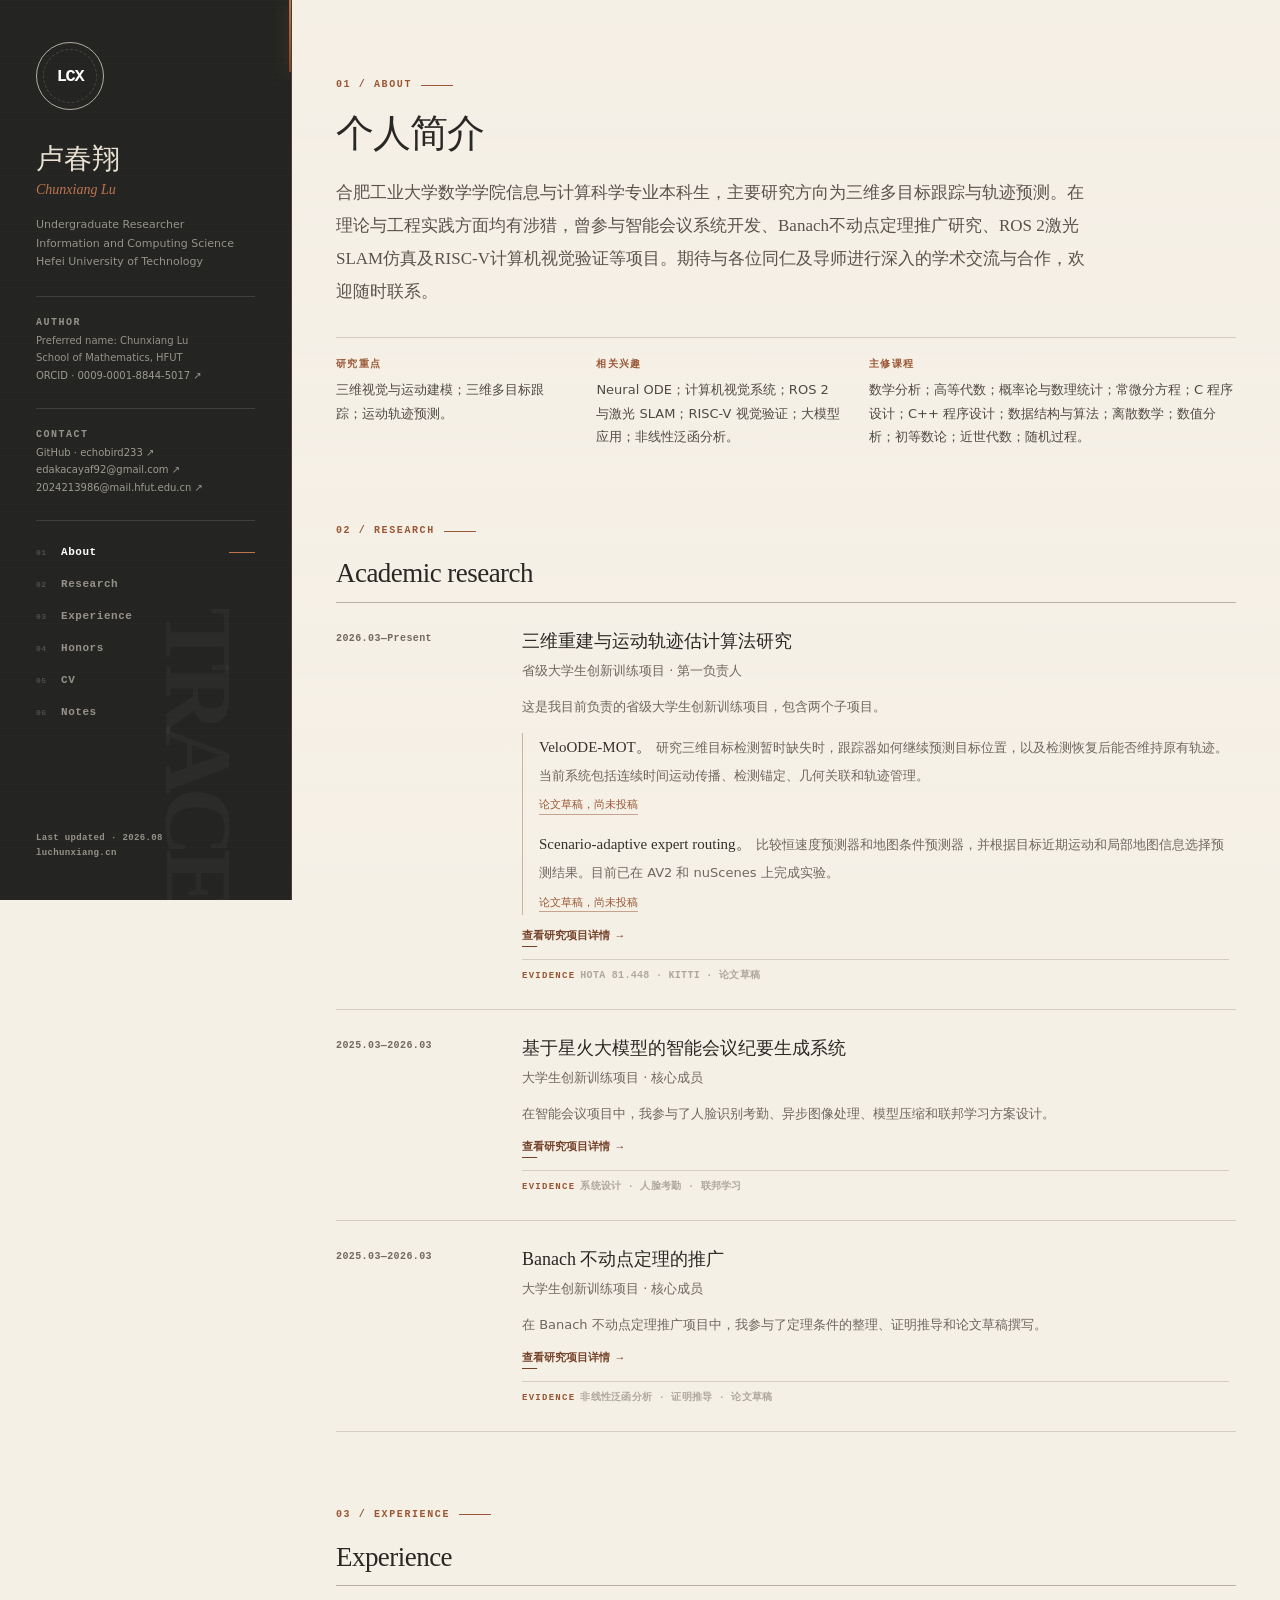
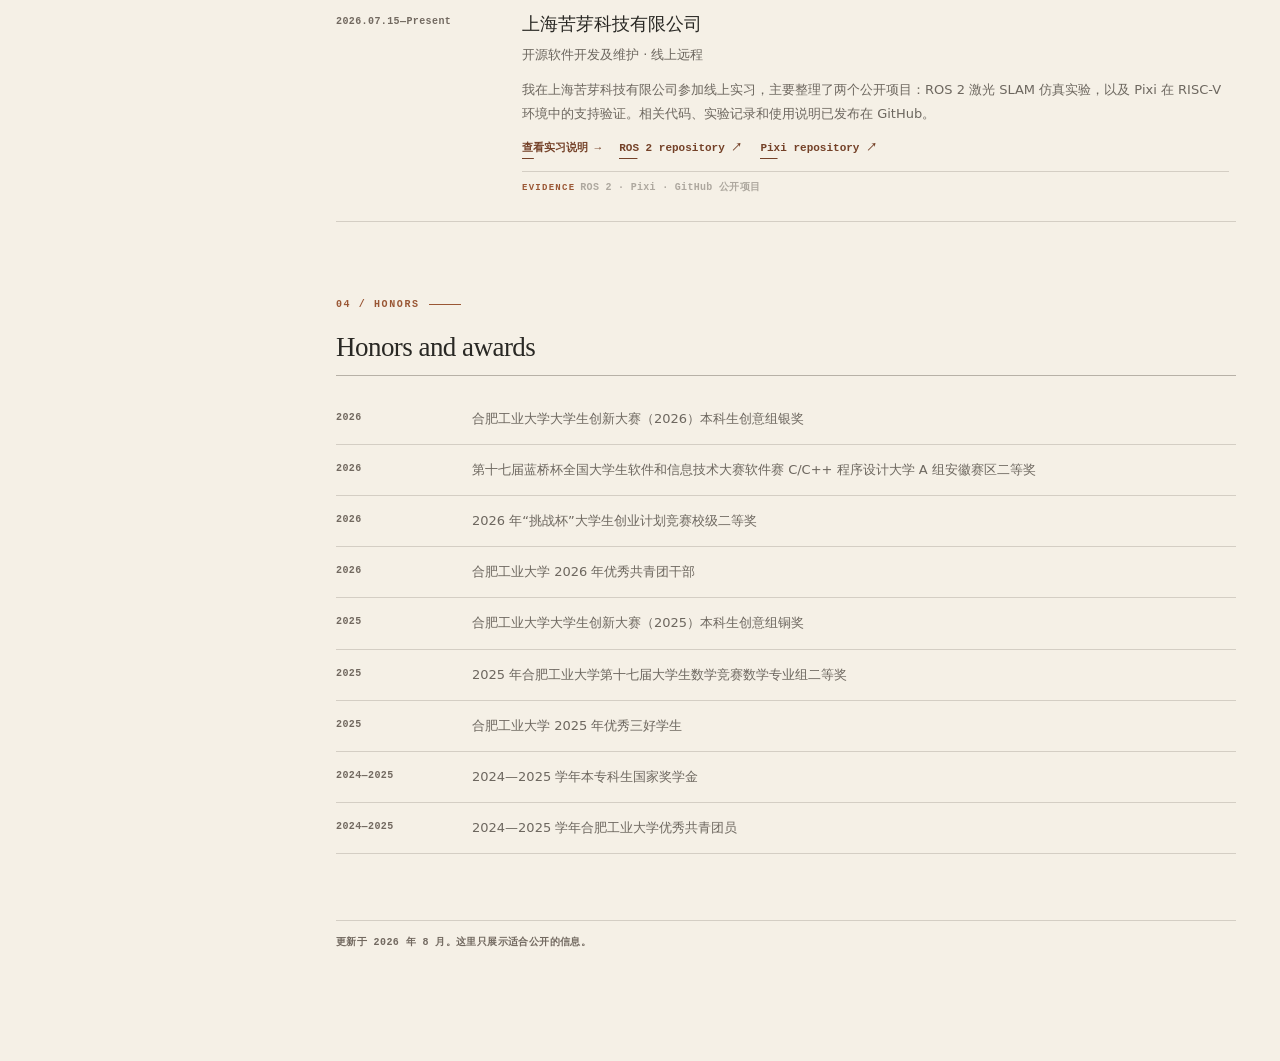
==== index.html @ b7f9b74c "Add motion-inspired dossier cues" ====
<!doctype html>
<html lang="zh-CN">
  <head>
    <meta charset="utf-8">
    <meta name="viewport" content="width=device-width, initial-scale=1">
    <title>卢春翔 Chunxiang Lu｜个人主页</title>
    <meta name="description" content="卢春翔（Chunxiang Lu）的个人主页：合肥工业大学信息与计算科学本科生，记录三维视觉、三维多目标跟踪、轨迹预测、学术研究与实习项目。">
    <link rel="canonical" href="https://luchunxiang.cn/">
    <meta property="og:type" content="profile">
    <meta property="og:title" content="卢春翔 Chunxiang Lu｜个人主页">
    <meta property="og:description" content="三维视觉、多目标跟踪、轨迹预测以及公开项目记录。">
    <meta property="og:url" content="https://luchunxiang.cn/">
    <meta property="og:site_name" content="卢春翔的个人主页">
    <link rel="icon" href="/assets/favicon.svg" type="image/svg+xml">
    <link rel="stylesheet" href="/styles.css">
    <script type="application/ld+json">
      {
        "@context": "https://schema.org",
        "@type": "Person",
        "name": "卢春翔",
        "alternateName": "Chunxiang Lu",
        "url": "https://luchunxiang.cn/",
        "affiliation": {
          "@type": "CollegeOrUniversity",
          "name": "Hefei University of Technology"
        },
        "sameAs": [
          "https://github.com/echobird233",
          "https://orcid.org/0009-0001-8844-5017"
        ]
      }
    </script>
  </head>
  <body>
    <a class="skip-link" href="#main-content">跳到主要内容</a>
    <div class="site-shell">
      <aside class="profile-rail" aria-label="个人身份与导航">
        <div class="profile-top">
          <a class="monogram" href="/" aria-label="返回首页">LCX</a>
          <div>
            <p class="profile-name">卢春翔</p>
            <p class="profile-name-en">Chunxiang Lu</p>
          </div>
          <button class="mobile-menu-button" type="button" aria-expanded="false" aria-controls="profile-nav">MENU</button>
          <p class="profile-role">Undergraduate Researcher<br>Information and Computing Science<br>Hefei University of Technology</p>
        </div>

        <div class="profile-desktop-details">
          <div class="profile-block">
            <p class="profile-label">Author</p>
            <p>Preferred name: Chunxiang Lu</p>
            <p>School of Mathematics, HFUT</p>
            <a href="https://orcid.org/0009-0001-8844-5017" target="_blank" rel="noopener noreferrer">ORCID · 0009-0001-8844-5017 ↗</a>
          </div>
          <div class="profile-block">
            <p class="profile-label">Contact</p>
            <a href="https://github.com/echobird233" target="_blank" rel="noopener noreferrer">GitHub · echobird233 ↗</a>
            <a href="mailto:edakacayaf92@gmail.com">edakacayaf92@gmail.com ↗</a>
            <a href="mailto:2024213986@mail.hfut.edu.cn">2024213986@mail.hfut.edu.cn ↗</a>
          </div>
        </div>

        <details class="profile-mobile-details">
          <summary>Author &amp; contact information</summary>
          <div class="profile-block">
            <p>Preferred name: Chunxiang Lu</p>
            <p>School of Mathematics, HFUT</p>
            <a href="https://orcid.org/0009-0001-8844-5017" target="_blank" rel="noopener noreferrer">ORCID ↗</a>
            <a href="https://github.com/echobird233" target="_blank" rel="noopener noreferrer">GitHub ↗</a>
            <a href="mailto:edakacayaf92@gmail.com">Primary email ↗</a>
            <a href="mailto:2024213986@mail.hfut.edu.cn">HFUT email ↗</a>
          </div>
        </details>

        <nav id="profile-nav" class="profile-nav" aria-label="主导航">
          <a href="/#about" aria-current="page">About</a>
          <a href="/#research">Research</a>
          <a href="/#experience">Experience</a>
          <a href="/#honors">Honors</a>
          <a href="/resume.html">CV</a>
          <a href="/articles/">Notes</a>
        </nav>
        <p class="profile-foot">Last updated · 2026.08<br>luchunxiang.cn</p>
      </aside>

      <main id="main-content" class="document">
        <section id="about" class="document-section">
          <p class="section-kicker">01 / About</p>
          <h1>个人简介</h1>
          <p class="lead">合肥工业大学数学学院信息与计算科学专业本科生，主要研究方向为三维多目标跟踪与轨迹预测。在理论与工程实践方面均有涉猎，曾参与智能会议系统开发、Banach不动点定理推广研究、ROS 2激光SLAM仿真及RISC-V计算机视觉验证等项目。期待与各位同仁及导师进行深入的学术交流与合作，欢迎随时联系。</p>
          <div class="research-lines">
            <p><strong>研究重点</strong>三维视觉与运动建模；三维多目标跟踪；运动轨迹预测。</p>
            <p><strong>相关兴趣</strong>Neural ODE；计算机视觉系统；ROS 2 与激光 SLAM；RISC-V 视觉验证；大模型应用；非线性泛函分析。</p>
            <p><strong>主修课程</strong>数学分析；高等代数；概率论与数理统计；常微分方程；C 程序设计；C++ 程序设计；数据结构与算法；离散数学；数值分析；初等数论；近世代数；随机过程。</p>
          </div>
        </section>

        <section id="research" class="document-section">
          <p class="section-kicker">02 / Research</p>
          <h2>Academic research</h2>
          <article class="dated-entry">
            <time class="entry-date" datetime="2026-03">2026.03—Present</time>
            <div class="entry-content">
              <h3>三维重建与运动轨迹估计算法研究</h3>
              <p class="entry-role">省级大学生创新训练项目 · 第一负责人</p>
              <p>这是我目前负责的省级大学生创新训练项目，包含两个子项目。</p>
              <div class="nested-entries">
                <div class="nested-entry">
                  <strong>VeloODE-MOT。</strong>
                  <p>研究三维目标检测暂时缺失时，跟踪器如何继续预测目标位置，以及检测恢复后能否维持原有轨迹。当前系统包括连续时间运动传播、检测锚定、几何关联和轨迹管理。</p><br>
                  <span class="status-note">论文草稿，尚未投稿</span>
                </div>
                <div class="nested-entry">
                  <strong>Scenario-adaptive expert routing。</strong>
                  <p>比较恒速度预测器和地图条件预测器，并根据目标近期运动和局部地图信息选择预测结果。目前已在 AV2 和 nuScenes 上完成实验。</p><br>
                  <span class="status-note">论文草稿，尚未投稿</span>
                </div>
              </div>
              <div class="inline-links"><a href="/projects/academic-research.html">查看研究项目详情 →</a></div>
              <div class="entry-evidence"><span class="entry-evidence-label">EVIDENCE</span><span class="entry-evidence-value">HOTA 81.448 · KITTI · 论文草稿</span></div>
            </div>
          </article>

          <article class="dated-entry">
            <time class="entry-date">2025.03—2026.03</time>
            <div class="entry-content">
              <h3>基于星火大模型的智能会议纪要生成系统</h3>
              <p class="entry-role">大学生创新训练项目 · 核心成员</p>
              <p>在智能会议项目中，我参与了人脸识别考勤、异步图像处理、模型压缩和联邦学习方案设计。</p>
              <div class="inline-links"><a href="/projects/academic-research.html#meeting-system">查看研究项目详情 →</a></div>
              <div class="entry-evidence"><span class="entry-evidence-label">EVIDENCE</span><span class="entry-evidence-value">系统设计 · 人脸考勤 · 联邦学习</span></div>
            </div>
          </article>

          <article class="dated-entry">
            <time class="entry-date">2025.03—2026.03</time>
            <div class="entry-content">
              <h3>Banach 不动点定理的推广</h3>
              <p class="entry-role">大学生创新训练项目 · 核心成员</p>
              <p>在 Banach 不动点定理推广项目中，我参与了定理条件的整理、证明推导和论文草稿撰写。</p>
              <div class="inline-links"><a href="/projects/academic-research.html#banach-fixed-point">查看研究项目详情 →</a></div>
              <div class="entry-evidence"><span class="entry-evidence-label">EVIDENCE</span><span class="entry-evidence-value">非线性泛函分析 · 证明推导 · 论文草稿</span></div>
            </div>
          </article>
        </section>

        <section id="experience" class="document-section">
          <p class="section-kicker">03 / Experience</p>
          <h2>Experience</h2>
          <article class="dated-entry">
            <time class="entry-date" datetime="2026-07-15">2026.07.15—Present</time>
            <div class="entry-content">
              <h3>上海苦芽科技有限公司</h3>
              <p class="entry-role">开源软件开发及维护 · 线上远程</p>
              <p>我在上海苦芽科技有限公司参加线上实习，主要整理了两个公开项目：ROS 2 激光 SLAM 仿真实验，以及 Pixi 在 RISC-V 环境中的支持验证。相关代码、实验记录和使用说明已发布在 GitHub。</p>
              <div class="inline-links"><a href="/projects/internship.html">查看实习说明 →</a><a href="https://github.com/echobird233/ros2-lidar-slam-study" target="_blank" rel="noopener noreferrer">ROS 2 repository ↗</a><a href="https://github.com/echobird233/pixi-riscv-vision-validation" target="_blank" rel="noopener noreferrer">Pixi repository ↗</a></div>
              <div class="entry-evidence"><span class="entry-evidence-label">EVIDENCE</span><span class="entry-evidence-value">ROS 2 · Pixi · GitHub 公开项目</span></div>
            </div>
          </article>
        </section>

        <section id="honors" class="document-section">
          <p class="section-kicker">04 / Honors</p>
          <h2>Honors and awards</h2>
          <ul class="honors-list">
            <li><time class="honor-year" datetime="2026">2026</time><span class="honor-name">合肥工业大学大学生创新大赛（2026）本科生创意组银奖</span></li>
            <li><time class="honor-year" datetime="2026">2026</time><span class="honor-name">第十七届蓝桥杯全国大学生软件和信息技术大赛软件赛 C/C++ 程序设计大学 A 组安徽赛区二等奖</span></li>
            <li><time class="honor-year" datetime="2026">2026</time><span class="honor-name">2026 年“挑战杯”大学生创业计划竞赛校级二等奖</span></li>
            <li><time class="honor-year" datetime="2026">2026</time><span class="honor-name">合肥工业大学 2026 年优秀共青团干部</span></li>
            <li><time class="honor-year" datetime="2025">2025</time><span class="honor-name">合肥工业大学大学生创新大赛（2025）本科生创意组铜奖</span></li>
            <li><time class="honor-year" datetime="2025">2025</time><span class="honor-name">2025 年合肥工业大学第十七届大学生数学竞赛数学专业组二等奖</span></li>
            <li><time class="honor-year" datetime="2025">2025</time><span class="honor-name">合肥工业大学 2025 年优秀三好学生</span></li>
            <li><time class="honor-year">2024—2025</time><span class="honor-name">2024—2025 学年本专科生国家奖学金</span></li>
            <li><time class="honor-year">2024—2025</time><span class="honor-name">2024—2025 学年合肥工业大学优秀共青团员</span></li>
          </ul>
        </section>

        <p class="endnote">更新于 2026 年 8 月。这里只展示适合公开的信息。</p>
      </main>
    </div>
    <script src="/script.js"></script>
  </body>
</html>
---- styles.css ----
:root {
  --paper: #f5f0e6;
  --paper-deep: #eee7da;
  --rail: #242522;
  --rail-ink: #e8e0d2;
  --ink: #292824;
  --muted: #6d675f;
  --soft: #726960;
  --accent: #9a5735;
  --accent-bright: #bd744d;
  --accent-soft: #a16d51;
  --line: rgba(66, 57, 49, .18);
  --line-strong: rgba(66, 57, 49, .34);
  --rail-line: rgba(232, 224, 210, .14);
  --serif: Georgia, "Noto Serif SC", "Songti SC", STSong, serif;
  --sans: Inter, "PingFang SC", "Microsoft YaHei", system-ui, sans-serif;
  --mono: "SFMono-Regular", Consolas, "Liberation Mono", monospace;
  --pointer-x: 72vw;
  --pointer-y: 22vh;
}

* { box-sizing: border-box; }

html { scroll-behavior: smooth; }

body {
  margin: 0;
  overflow-x: clip;
  background-color: var(--paper);
  background-image: radial-gradient(rgba(74, 62, 52, .13) .65px, transparent .65px);
  background-size: 18px 18px;
  color: var(--ink);
  font-family: var(--sans);
  font-size: 16px;
  line-height: 1.76;
}

body::before {
  content: "";
  position: fixed;
  z-index: 0;
  inset: 0;
  background: linear-gradient(to bottom, rgba(245, 240, 230, .25), var(--paper) 900px);
  pointer-events: none;
}

a {
  color: var(--accent);
  text-decoration-thickness: 1px;
  text-underline-offset: 3px;
}

a:hover { color: var(--ink); }

a:focus-visible,
button:focus-visible,
summary:focus-visible {
  outline: 2px solid var(--accent-bright);
  outline-offset: 3px;
}

::selection {
  background: rgba(154, 87, 53, .22);
  color: var(--ink);
}

.skip-link {
  position: fixed;
  z-index: 140;
  top: -80px;
  left: 16px;
  padding: 8px 12px;
  background: var(--ink);
  color: var(--paper);
}

.skip-link:focus { top: 16px; }

.site-shell {
  position: relative;
  z-index: 2;
  display: grid;
  grid-template-columns: 292px minmax(0, 1fr);
  width: 100%;
  min-height: 100vh;
  align-items: start;
}

.profile-rail {
  position: sticky;
  top: 0;
  z-index: 20;
  display: flex;
  flex-direction: column;
  align-self: start;
  min-height: 100vh;
  max-height: 100vh;
  overflow: hidden auto;
  padding: 42px 36px 30px;
  border-right: 1px solid rgba(189, 116, 77, .28);
  background: var(--rail);
  color: var(--rail-ink);
  scrollbar-width: thin;
  scrollbar-color: rgba(232, 224, 210, .2) transparent;
}

.profile-rail::before {
  content: "";
  position: absolute;
  inset: 0;
  opacity: .1;
  background-image: linear-gradient(rgba(255, 255, 255, .09) 1px, transparent 1px);
  background-size: 100% 7px;
  pointer-events: none;
}

.profile-rail::after {
  content: "TRACE";
  position: absolute;
  z-index: 0;
  right: -56px;
  bottom: 105px;
  color: rgba(255, 255, 255, .035);
  font: 700 96px/.8 var(--serif);
  letter-spacing: -.08em;
  transform: rotate(90deg);
  pointer-events: none;
}

.profile-top,
.profile-desktop-details,
.profile-nav,
.profile-foot {
  position: relative;
  z-index: 2;
}

.monogram {
  position: relative;
  display: grid;
  place-items: center;
  width: 68px;
  height: 68px;
  overflow: hidden;
  margin-bottom: 32px;
  border: 1px solid rgba(232, 224, 210, .72);
  border-radius: 50%;
  color: #fff;
  font: 700 17px/1 var(--mono);
  letter-spacing: -.08em;
  text-decoration: none;
  isolation: isolate;
}

.monogram::before {
  content: "";
  position: absolute;
  z-index: -1;
  inset: -14px;
  background: var(--accent);
  transform: translateY(105%);
  transition: transform .65s cubic-bezier(.22, 1, .36, 1);
}

.monogram::after {
  content: "";
  position: absolute;
  inset: 6px;
  border: 1px dashed rgba(232, 224, 210, .18);
  border-radius: 50%;
  animation: monogram-spin 12s linear infinite;
}

.monogram:hover { color: #fff; }
.monogram:hover::before { transform: translateY(37%); }

.profile-name {
  margin: 0 0 3px;
  color: var(--rail-ink);
  font: 500 28px/1.2 var(--serif);
}

.profile-name-en {
  margin: 0;
  color: var(--accent-bright);
  font: italic 14px/1.5 var(--serif);
}

.profile-role {
  margin: 16px 0 0;
  color: rgba(232, 224, 210, .58);
  font-size: 11px;
  line-height: 1.72;
}

.profile-block {
  margin-top: 24px;
  padding-top: 17px;
  border-top: 1px solid var(--rail-line);
}

.profile-label {
  margin: 0 0 8px;
  color: var(--accent-bright);
  font: 700 9px/1 var(--mono);
  letter-spacing: .15em;
  text-transform: uppercase;
}

.profile-block p,
.profile-block a {
  display: block;
  margin: 0;
  color: rgba(232, 224, 210, .58);
  font-size: 10px;
  line-height: 1.75;
  overflow-wrap: anywhere;
}

.profile-block a {
  color: rgba(232, 224, 210, .62);
  text-decoration: none;
  transition: color .25s ease;
}

.profile-block a:hover { color: #fff; }

.profile-nav {
  display: grid;
  gap: 5px;
  margin-top: 24px;
  padding-top: 18px;
  border-top: 1px solid var(--rail-line);
  counter-reset: profile-nav;
}

.profile-nav a {
  display: grid;
  grid-template-columns: 25px 1fr auto;
  align-items: center;
  min-height: 27px;
  gap: 0;
  color: rgba(232, 224, 210, .58);
  font: 700 11px/1 var(--mono);
  letter-spacing: .05em;
  text-decoration: none;
  transition: color .25s ease, transform .25s ease;
}

.profile-nav a::before {
  counter-increment: profile-nav;
  content: counter(profile-nav, decimal-leading-zero);
  color: rgba(232, 224, 210, .22);
  font-size: 8px;
}

.profile-nav a::after {
  content: "";
  width: 0;
  height: 1px;
  background: var(--accent-bright);
  transition: width .35s cubic-bezier(.22, 1, .36, 1);
}

.profile-nav a:hover {
  color: var(--rail-ink);
  transform: translateX(3px);
}

.profile-nav a[aria-current="page"],
.profile-nav a.is-active { color: #fff; }

.profile-nav a[aria-current="page"]::after,
.profile-nav a.is-active::after { width: 26px; }

.profile-foot {
  margin-top: auto;
  padding-top: 21px;
  color: rgba(232, 224, 210, .58);
  font: 600 9px/1.65 var(--mono);
  letter-spacing: .04em;
}

.reading-progress {
  position: absolute;
  z-index: 4;
  top: 0;
  right: 0;
  width: 2px;
  height: var(--reading-progress, 8%);
  background: linear-gradient(var(--accent-bright), #814229);
  box-shadow: 0 0 15px rgba(189, 116, 77, .55);
  transition: height .12s linear;
  pointer-events: none;
}

.profile-mobile-details,
.mobile-menu-button { display: none; }

.document {
  position: relative;
  z-index: 2;
  width: min(940px, calc(100% - 88px));
  min-width: 0;
  margin: 0 auto;
  padding: 68px 0 110px;
}

.document-section {
  position: relative;
  margin-bottom: 66px;
  scroll-margin-top: 34px;
}

.section-kicker {
  display: inline-flex;
  align-items: center;
  gap: 9px;
  margin: 0 0 19px;
  color: var(--accent);
  font: 700 10px/1 var(--mono);
  letter-spacing: .16em;
  text-transform: uppercase;
}

.section-kicker::after {
  content: "";
  width: 32px;
  height: 1px;
  background: currentColor;
  transform-origin: left;
  opacity: .42;
  transform: scaleX(.22);
  transition: opacity .28s ease, transform .55s cubic-bezier(.22, 1, .36, 1);
}

.js.motion-ready .document-section.reveal-item.is-visible .section-kicker::after {
  opacity: 1;
  transform: scaleX(1);
  transition-delay: .08s;
}

.js.motion-ready .document-section.reveal-item h1,
.js.motion-ready .document-section.reveal-item h2 {
  opacity: .76;
  transform: translateY(7px);
  transition: opacity .42s ease, transform .5s cubic-bezier(.22, 1, .36, 1);
  transition-delay: .02s;
}

.js.motion-ready .document-section.reveal-item.is-visible h1,
.js.motion-ready .document-section.reveal-item.is-visible h2 {
  opacity: 1;
  transform: none;
  transition-delay: .14s;
}

.document h1 {
  margin: 0 0 18px;
  font: 500 clamp(31px, 3vw, 38px)/1.28 var(--serif);
  letter-spacing: -.028em;
}

.document h1.home-statement {
  max-width: 720px;
  margin-bottom: 27px;
  font-size: clamp(34px, 3.7vw, 48px);
  line-height: 1.12;
  letter-spacing: -.038em;
}

.document h1 em {
  color: var(--accent);
  font-weight: 400;
}

.document h2 {
  margin: 0;
  padding-bottom: 10px;
  border-bottom: 1px solid var(--line-strong);
  font: 500 27px/1.35 var(--serif);
  letter-spacing: -.02em;
}

.document h3 {
  margin: 0 0 5px;
  font: 500 18px/1.48 var(--serif);
}

.lead {
  max-width: 750px;
  margin: 0 0 13px;
  color: #59534c;
  font: 400 17px/1.95 var(--serif);
}

.research-lines {
  display: grid;
  grid-template-columns: minmax(0, .95fr) minmax(0, 1fr) minmax(0, 1.5fr);
  gap: 28px;
  margin-top: 29px;
  padding: 22px 0 0;
  border-top: 1px solid var(--line);
  color: #4f4a44;
  font-size: 13px;
  line-height: 1.8;
}

.research-lines p { margin: 0; }

.research-lines strong {
  display: block;
  margin: 0 0 8px;
  color: var(--accent);
  font: 700 10px/1 var(--mono);
  letter-spacing: .13em;
  text-transform: uppercase;
}

.dated-entry,
.note-entry {
  position: relative;
  transform-style: preserve-3d;
  transition: color .3s ease, background .3s ease, padding .35s ease, transform .18s ease-out;
}

.dated-entry {
  display: grid;
  grid-template-columns: 156px minmax(0, 1fr);
  gap: 30px;
  padding: 25px 7px 25px 0;
  border-bottom: 1px solid var(--line);
}

.dated-entry::before,
.note-entry::before {
  content: "";
  position: absolute;
  left: -17px;
  top: 0;
  bottom: 0;
  width: 2px;
  background: var(--accent);
  transform: scaleY(0);
  transform-origin: top;
  transition: transform .4s cubic-bezier(.22, 1, .36, 1);
}

.dated-entry:hover,
.note-entry:hover {
  padding-left: 10px;
  color: #7e452a;
  background: linear-gradient(90deg, rgba(154, 87, 53, .055), transparent 72%);
}

.dated-entry:hover::before,
.note-entry:hover::before { transform: scaleY(1); }

.entry-date {
  padding-top: 3px;
  color: var(--soft);
  font: 600 10px/1.6 var(--mono);
  letter-spacing: .04em;
  white-space: nowrap;
}

.entry-role,
.entry-meta {
  margin: 0 0 7px;
  color: var(--accent-soft);
  font-size: 11px;
  line-height: 1.55;
}

.entry-content > p,
.prose p {
  margin: 0 0 11px;
  color: var(--muted);
  font-size: 13px;
  line-height: 1.86;
}

.entry-content > p:last-child,
.prose p:last-child { margin-bottom: 0; }

.entry-evidence {
  display: flex;
  flex-wrap: wrap;
  align-items: baseline;
  gap: 4px 9px;
  margin-top: 14px;
  padding-top: 8px;
  border-top: 1px solid var(--line);
  color: var(--soft);
  font: 600 10px/1.5 var(--mono);
  letter-spacing: .03em;
}

.entry-evidence-label {
  color: var(--accent);
  font-size: 9px;
  letter-spacing: .14em;
}

.entry-evidence-value {
  color: var(--muted);
  opacity: .52;
  transform: translateX(-4px);
  transition: color .24s ease, opacity .24s ease, transform .3s cubic-bezier(.22, 1, .36, 1);
}

.dated-entry:hover .entry-evidence-value,
.dated-entry:focus-within .entry-evidence-value {
  color: #744128;
  opacity: 1;
  transform: none;
}

.nested-entries {
  display: grid;
  gap: 13px;
  margin-top: 14px;
  padding-left: 16px;
  border-left: 1px solid rgba(154, 87, 53, .42);
}

.nested-entry strong {
  display: inline;
  color: #35312d;
  font: 500 15px/1.55 var(--serif);
}

.nested-entry p {
  display: inline;
  margin: 0;
  color: var(--muted);
  font-size: 13px;
  line-height: 1.75;
}

.status-note {
  display: inline-block;
  margin-top: 4px;
  color: var(--accent);
  font-size: 11px;
  line-height: 1.5;
  border-bottom: 1px solid rgba(154, 87, 53, .5);
}

.inline-links {
  display: flex;
  flex-wrap: wrap;
  gap: 8px 18px;
  margin-top: 13px;
}

.inline-links a,
.note-entry h2 a,
.prose a {
  position: relative;
  color: #744128;
  text-decoration: none;
}

.inline-links a { font: 700 11px/1.6 var(--mono); }

.inline-links a::after,
.note-entry h2 a::after,
.prose a::after {
  content: "";
  position: absolute;
  left: 0;
  right: 0;
  bottom: -2px;
  height: 1px;
  background: currentColor;
  transform: scaleX(.15);
  transform-origin: left;
  transition: transform .45s cubic-bezier(.22, 1, .36, 1);
}

.inline-links a:hover::after,
.note-entry h2 a:hover::after,
.prose a:hover::after { transform: scaleX(1); }

.plain-list,
.honors-list {
  margin: 18px 0 0;
  padding: 0;
  list-style: none;
}

.plain-list li {
  position: relative;
  break-inside: avoid;
  margin-bottom: 10px;
  padding: 0 0 10px 17px;
  border-bottom: 1px solid var(--line);
  color: var(--muted);
  font-size: 13px;
  line-height: 1.65;
}

.plain-list li::before {
  content: "↗";
  position: absolute;
  left: 0;
  top: 1px;
  color: var(--accent);
  font-size: 9px;
  transition: transform .25s ease;
}

.plain-list li:hover::before { transform: translate(2px, -2px); }

.honors-list li {
  display: grid;
  grid-template-columns: 112px minmax(0, 1fr);
  gap: 24px;
  break-inside: avoid;
  margin: 0;
  padding: 14px 0;
  border-bottom: 1px solid var(--line);
}

.honor-year {
  padding-top: 2px;
  color: var(--soft);
  font: 600 10px/1.65 var(--mono);
  letter-spacing: .04em;
  white-space: nowrap;
}

.honor-name {
  color: var(--muted);
  font-size: 13px;
  line-height: 1.7;
}

.subsection { margin-top: 32px; scroll-margin-top: 34px; }
.subsection h2 { font-size: 23px; }
.subsection h3 { margin-top: 22px; }

.dated-entry[id] { scroll-margin-top: 34px; }

.evidence-note {
  margin: 18px 0;
  padding: 3px 0 3px 14px;
  border-left: 2px solid var(--accent);
  color: var(--muted);
  font-size: 13px;
  line-height: 1.8;
}

.evidence-note strong { color: var(--ink); }

.data-table {
  width: 100%;
  margin: 16px 0 18px;
  border-collapse: collapse;
  color: var(--muted);
  font-size: 12px;
}

.data-table th,
.data-table td {
  padding: 9px;
  border-bottom: 1px solid var(--line);
  text-align: left;
  vertical-align: top;
}

.data-table th { color: var(--ink); font-weight: 600; }

.tag-list {
  display: flex;
  flex-wrap: wrap;
  gap: 6px 12px;
  margin-top: 10px;
  color: var(--soft);
  font: 600 10px/1.5 var(--mono);
}

.note-index { margin-top: 4px; }

.note-entry {
  display: grid;
  grid-template-columns: 90px minmax(0, 1fr);
  gap: 24px;
  padding: 21px 7px 21px 0;
  border-bottom: 1px solid var(--line);
}

.note-entry time {
  color: var(--soft);
  font: 600 10px/1.6 var(--mono);
}

.note-entry h2 {
  padding: 0;
  border: 0;
  font-size: 19px;
}

.note-entry p {
  margin: 6px 0 0;
  color: var(--muted);
  font-size: 13px;
  line-height: 1.75;
}

.resume-section {
  position: relative;
  margin-bottom: 42px;
}

.resume-section h2 { margin-bottom: 2px; }

.skill-groups {
  display: grid;
  grid-template-columns: repeat(2, minmax(0, 1fr));
  gap: 0 30px;
  margin-top: 13px;
}

.skill-group {
  padding: 12px 0;
  border-bottom: 1px solid var(--line);
  transition: color .25s ease, transform .25s ease;
}

.skill-group:hover { color: var(--accent); transform: translateX(4px); }

.skill-group strong {
  display: block;
  margin-bottom: 3px;
  font: 500 15px var(--serif);
}

.skill-group span {
  color: var(--muted);
  font-size: 12px;
  line-height: 1.7;
}

.print-action { margin: 0 0 27px; }

.text-button {
  padding: 9px 13px;
  border: 1px solid rgba(154, 87, 53, .55);
  border-radius: 999px;
  background: transparent;
  color: var(--accent);
  font: 700 11px var(--mono);
  letter-spacing: .05em;
  cursor: pointer;
  transition: color .25s ease, background .25s ease, transform .25s ease;
}

.text-button:hover {
  color: #fff;
  background: var(--accent);
  transform: translateY(-2px);
}

.endnote {
  margin: 50px 0 0;
  padding-top: 14px;
  border-top: 1px solid var(--line);
  color: var(--soft);
  font: 600 10px/1.65 var(--mono);
  letter-spacing: .04em;
}

.dossier-progress {
  position: sticky;
  top: 18px;
  z-index: 8;
  display: grid;
  grid-template-columns: auto auto minmax(70px, 120px) minmax(110px, 1fr);
  align-items: center;
  gap: 10px;
  width: min(100%, 500px);
  margin: -30px 0 42px auto;
  padding: 8px 0;
  border-top: 1px solid var(--line);
  border-bottom: 1px solid var(--line);
  background: var(--paper);
  color: var(--soft);
  font: 600 9px/1.4 var(--mono);
  letter-spacing: .08em;
  text-transform: uppercase;
}

.dossier-progress-label { color: var(--accent); }
.dossier-progress-count { color: var(--ink); white-space: nowrap; }
.dossier-progress-track { height: 1px; background: rgba(154, 87, 53, .2); }
.dossier-progress-track span { display: block; width: 20%; height: 100%; background: var(--accent); transition: width .35s cubic-bezier(.22, 1, .36, 1); }
.dossier-progress-title { color: var(--muted); text-align: right; letter-spacing: .04em; }

.not-found { padding-top: 110px; }
.not-found h1 { margin-bottom: 10px; }
.not-found p { color: var(--muted); }

.pointer-glow {
  position: fixed;
  z-index: 1;
  left: var(--pointer-x);
  top: var(--pointer-y);
  width: 440px;
  height: 440px;
  transform: translate(-50%, -50%);
  border-radius: 50%;
  background: radial-gradient(circle, rgba(209, 139, 81, .2), rgba(209, 139, 81, .07) 38%, transparent 69%);
  filter: blur(3px);
  opacity: 0;
  transition: opacity .35s ease;
  pointer-events: none;
}

body.pointer-active .pointer-glow { opacity: 1; }

.cursor-dot,
.cursor-ring {
  position: fixed;
  z-index: 150;
  left: 0;
  top: 0;
  color: var(--accent);
  border-radius: 50%;
  opacity: 0;
  pointer-events: none;
}

.cursor-dot {
  width: 5px;
  height: 5px;
  background: currentColor;
  transform: translate(-50%, -50%);
  transition: color .18s ease, opacity .18s ease;
}

.cursor-ring {
  width: 30px;
  height: 30px;
  border: 1px solid currentColor;
  transform: translate(-50%, -50%);
  transition: width .24s cubic-bezier(.22, 1, .36, 1),
    height .24s cubic-bezier(.22, 1, .36, 1),
    color .18s ease,
    opacity .18s ease;
}

.cursor-label {
  position: absolute;
  left: calc(100% + 7px);
  top: 50%;
  display: inline-flex;
  align-items: center;
  gap: 5px;
  color: currentColor;
  font: 700 8px/1 var(--mono);
  letter-spacing: .14em;
  white-space: nowrap;
  opacity: 0;
  transform: translate(4px, -50%);
  transition: opacity .16s ease, transform .22s cubic-bezier(.22, 1, .36, 1);
}

.cursor-label::before {
  content: "";
  width: 10px;
  height: 1px;
  background: currentColor;
  opacity: .55;
}

body.pointer-active .cursor-dot,
body.pointer-active .cursor-ring { opacity: 1; }

body.pointer-link .cursor-ring {
  width: 44px;
  height: 44px;
}

body.pointer-label .cursor-label {
  opacity: 1;
  transform: translate(0, -50%);
}

body.pointer-on-rail .cursor-dot,
body.pointer-on-rail .cursor-ring { color: var(--accent-bright); }

.cursor-stamp {
  position: fixed;
  z-index: 149;
  width: 30px;
  height: 30px;
  color: var(--accent);
  border: 1px solid currentColor;
  border-radius: 50%;
  opacity: 0;
  pointer-events: none;
  transform: translate(-50%, -50%) scale(.58);
  animation: cursor-stamp .42s cubic-bezier(.22, 1, .36, 1) forwards;
}

.cursor-stamp::before,
.cursor-stamp::after {
  content: "";
  position: absolute;
  border-radius: 50%;
}

.cursor-stamp::before {
  inset: 5px;
  border: 1px dashed currentColor;
  opacity: .66;
}

.cursor-stamp::after {
  inset: 12px;
  background: currentColor;
}

.cursor-stamp.is-on-rail { color: var(--accent-bright); }

@keyframes cursor-stamp {
  0% { opacity: 0; transform: translate(-50%, -50%) scale(.58); }
  22% { opacity: .78; }
  100% { opacity: 0; transform: translate(-50%, -50%) scale(1.42); }
}

body.custom-cursor-enabled,
body.custom-cursor-enabled * { cursor: none !important; }

.page-wash {
  position: fixed;
  z-index: 130;
  inset: 0;
  display: grid;
  place-items: center;
  background: var(--rail);
  color: var(--rail-ink);
  pointer-events: none;
}

.page-wash span { font: 700 24px/1 var(--mono); letter-spacing: -.08em; }

.page-wash.is-opening {
  animation: page-wash-away 1.05s .12s cubic-bezier(.76, 0, .24, 1) forwards;
}

.page-wash.is-leaving {
  clip-path: inset(100% 0 0 0);
  animation: page-wash-return .42s cubic-bezier(.76, 0, .24, 1) forwards;
  pointer-events: auto;
}

.js.motion-ready .reveal-item {
  opacity: 0;
  filter: blur(7px);
  transform: translateY(24px);
  transition: opacity .7s ease, filter .7s ease, transform .82s cubic-bezier(.22, 1, .36, 1);
}

.js.motion-ready .reveal-item.is-visible {
  opacity: 1;
  filter: none;
  transform: none;
}

@keyframes monogram-spin { to { transform: rotate(360deg); } }

@keyframes page-wash-away {
  from { clip-path: inset(0 0 0 0); }
  to { clip-path: inset(0 0 100% 0); visibility: hidden; }
}

@keyframes page-wash-return {
  from { clip-path: inset(100% 0 0 0); }
  to { clip-path: inset(0 0 0 0); }
}

@media (max-width: 960px) {
  body { background-size: 16px 16px; }
  .site-shell { display: block; }

  .profile-rail {
    position: relative;
    min-height: 0;
    max-height: none;
    overflow: visible;
    padding: 22px 20px 18px;
    border-right: 0;
    border-bottom: 1px solid rgba(189, 116, 77, .28);
  }

  .profile-rail::after,
  .reading-progress,
  .profile-desktop-details,
  .profile-foot { display: none; }

  .profile-top {
    display: grid;
    grid-template-columns: 52px minmax(0, 1fr) auto;
    gap: 13px;
    align-items: center;
  }

  .monogram { width: 52px; height: 52px; margin: 0; font-size: 13px; }
  .monogram::after { animation: none; }
  .profile-name { font-size: 21px; }
  .profile-name-en { font-size: 11px; }

  .profile-role {
    grid-column: 2 / -1;
    margin: 7px 0 0;
    font-size: 9px;
  }

  .profile-mobile-details {
    position: relative;
    z-index: 2;
    display: block;
    margin: 11px 0 0 65px;
  }

  .profile-mobile-details summary {
    display: flex;
    align-items: center;
    min-height: 44px;
    color: var(--accent-bright);
    font: 700 9px/1.5 var(--mono);
    cursor: pointer;
  }

  .profile-mobile-details .profile-block { margin-top: 9px; padding-top: 9px; }

  .profile-mobile-details .profile-block a {
    display: flex;
    align-items: center;
    min-height: 44px;
  }

  .mobile-menu-button {
    display: grid;
    place-items: center;
    align-self: start;
    min-width: 44px;
    min-height: 44px;
    padding: 7px 9px;
    border: 1px solid rgba(232, 224, 210, .34);
    border-radius: 999px;
    background: transparent;
    color: var(--rail-ink);
    font: 700 9px var(--mono);
    letter-spacing: .06em;
  }

  .profile-nav {
    display: none;
    grid-template-columns: repeat(3, minmax(0, 1fr));
    gap: 6px 14px;
    margin: 15px 0 0;
    padding-top: 12px;
  }

  .profile-nav.is-open { display: grid; }

  .profile-nav a {
    display: flex;
    align-items: center;
    min-height: 44px;
    padding: 8px 0;
    font-size: 9px;
  }

  .inline-links a,
  .note-entry h2 a {
    display: inline-flex;
    align-items: center;
    min-height: 44px;
  }

  .profile-nav a::before,
  .profile-nav a::after { display: none; }

  .document {
    width: min(100% - 38px, 820px);
    padding: 40px 0 70px;
  }

  .document-section { margin-bottom: 54px; }
  .section-kicker { margin-bottom: 16px; }
  .document h1 { font-size: 29px; }
  .document h1.home-statement { font-size: 34px; }
  .document h2 { font-size: 22px; }
  .lead { font-size: 15px; }
  .research-lines { grid-template-columns: 1fr; gap: 18px; }

  .dated-entry,
  .note-entry {
    grid-template-columns: 1fr;
    gap: 6px;
    padding: 19px 0;
  }

  .dated-entry:hover,
  .note-entry:hover { padding-left: 0; background: transparent; }

  .dated-entry::before,
  .note-entry::before { display: none; }

  .entry-date { padding: 0; }
  .entry-evidence { margin-top: 12px; }
  .entry-evidence-value { opacity: 1; transform: none; }
  .honors-list li { grid-template-columns: 1fr; gap: 3px; }
  .skill-groups { grid-template-columns: 1fr; }
  .data-table { display: block; overflow-x: auto; white-space: nowrap; }
  .not-found { padding-top: 70px; }

  .dossier-progress {
    position: static;
    grid-template-columns: auto auto minmax(70px, 1fr);
    width: 100%;
    margin: -10px 0 30px;
  }

  .dossier-progress-title {
    grid-column: 1 / -1;
    text-align: left;
  }

  .pointer-glow,
  .cursor-dot,
  .cursor-ring,
  .cursor-stamp { display: none; }

  body.custom-cursor-enabled,
  body.custom-cursor-enabled * { cursor: auto !important; }

  body.custom-cursor-enabled a,
  body.custom-cursor-enabled button,
  body.custom-cursor-enabled summary { cursor: pointer !important; }
}

@media (prefers-reduced-motion: reduce) {
  html { scroll-behavior: auto; }

  *,
  *::before,
  *::after {
    animation-duration: .01ms !important;
    animation-iteration-count: 1 !important;
    transition-duration: .01ms !important;
  }

  .page-wash,
  .pointer-glow,
  .cursor-dot,
  .cursor-ring,
  .cursor-stamp { display: none !important; }

  .js.motion-ready .reveal-item {
    opacity: 1;
    filter: none;
    transform: none;
  }
}

@media print {
  @page { margin: 16mm; }

  body { background: #fff; color: #000; font-size: 10.5pt; }

  body::before,
  .profile-rail,
  .print-action,
  .skip-link,
  .page-wash,
  .pointer-glow,
  .cursor-dot,
  .cursor-ring,
  .cursor-stamp { display: none !important; }

  .site-shell { display: block; min-height: 0; }
  .document { width: 100%; max-width: none; padding: 0; }

  .document-section,
  .resume-section,
  .dated-entry,
  .honors-list li { break-inside: avoid; }

  .section-kicker { color: #000; }
  .section-kicker::after { background: #000; }
  .document h1,
  .document h1.home-statement { font-size: 20pt; }
  .document h2 { font-size: 14pt; }
  a { color: #000; text-decoration: none; }
}
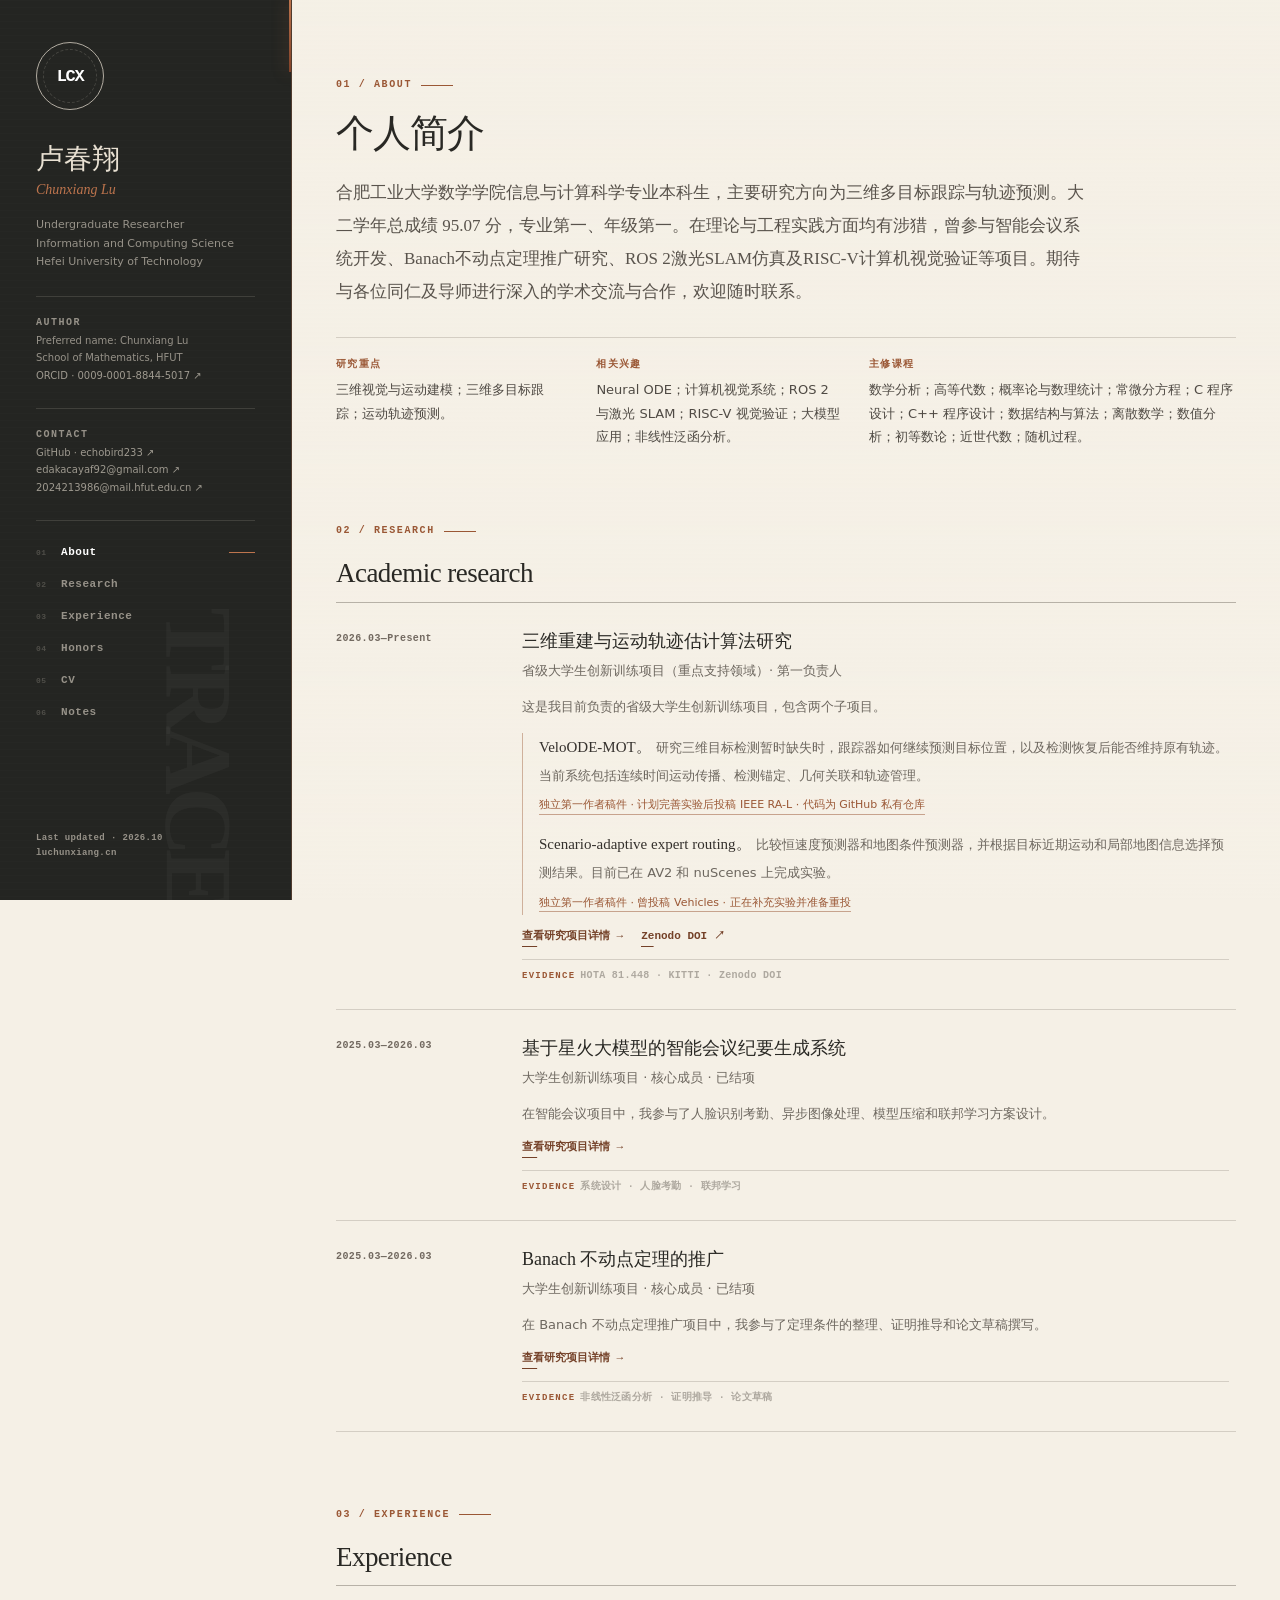
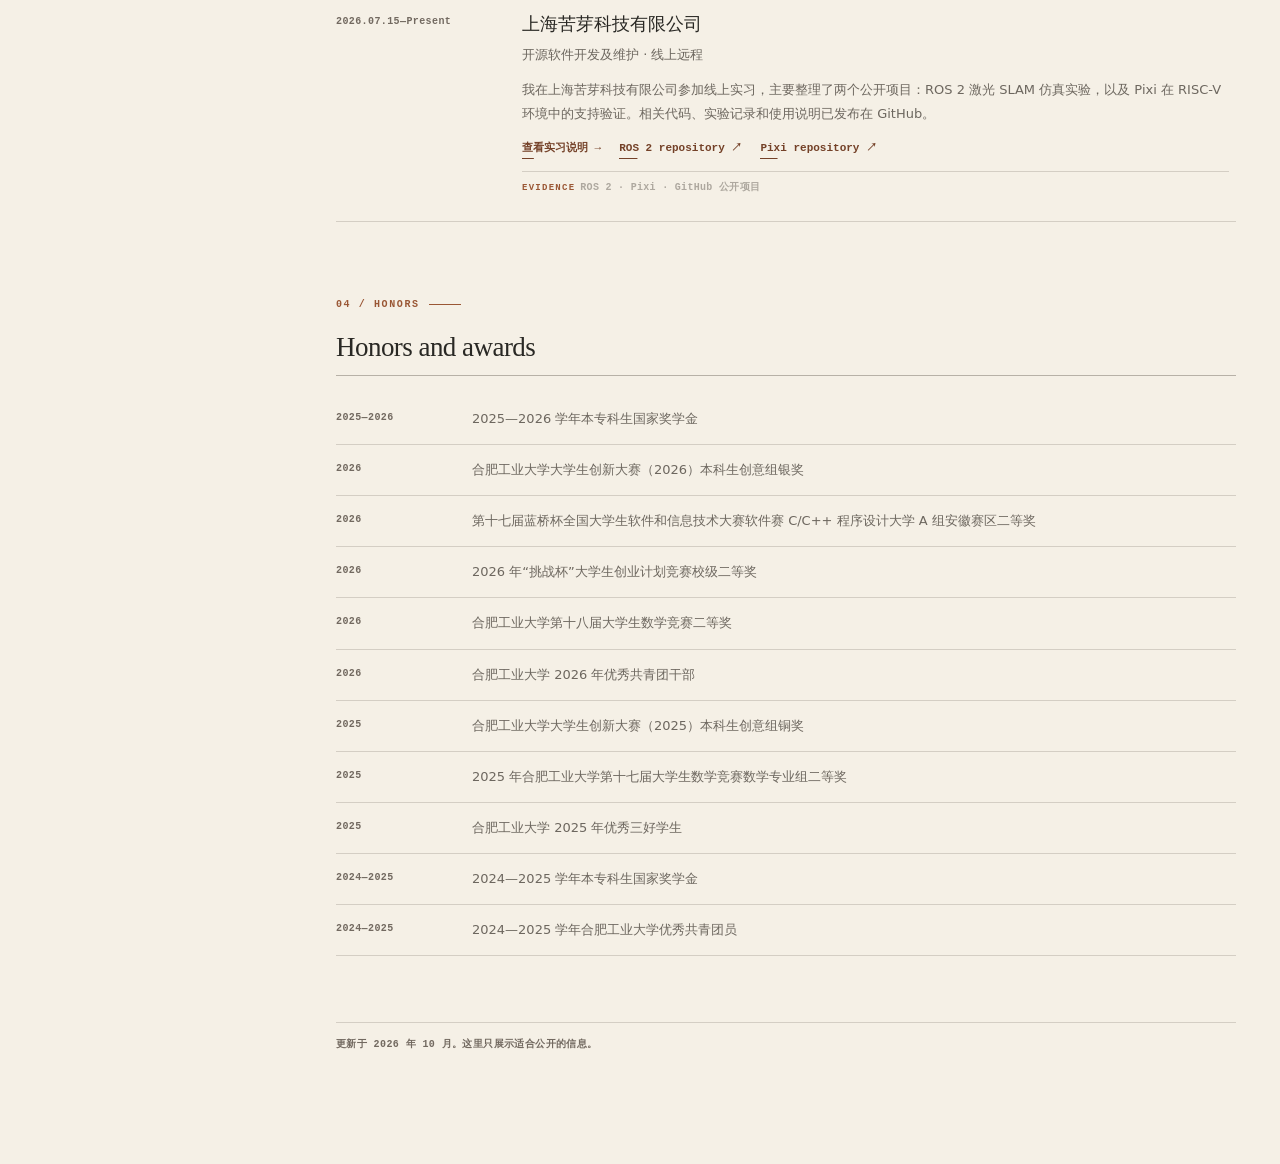
==== commit d008ce6b: "Update profile from scholarship defense" ====
--- a/index.html
+++ b/index.html
@@ -80,14 +80,14 @@
           <a href="/resume.html">CV</a>
           <a href="/articles/">Notes</a>
         </nav>
-        <p class="profile-foot">Last updated · 2026.08<br>luchunxiang.cn</p>
+        <p class="profile-foot">Last updated · 2026.10<br>luchunxiang.cn</p>
       </aside>
 
       <main id="main-content" class="document">
         <section id="about" class="document-section">
           <p class="section-kicker">01 / About</p>
           <h1>个人简介</h1>
-          <p class="lead">合肥工业大学数学学院信息与计算科学专业本科生，主要研究方向为三维多目标跟踪与轨迹预测。在理论与工程实践方面均有涉猎，曾参与智能会议系统开发、Banach不动点定理推广研究、ROS 2激光SLAM仿真及RISC-V计算机视觉验证等项目。期待与各位同仁及导师进行深入的学术交流与合作，欢迎随时联系。</p>
+          <p class="lead">合肥工业大学数学学院信息与计算科学专业本科生，主要研究方向为三维多目标跟踪与轨迹预测。大二学年总成绩 95.07 分，专业第一、年级第一。在理论与工程实践方面均有涉猎，曾参与智能会议系统开发、Banach不动点定理推广研究、ROS 2激光SLAM仿真及RISC-V计算机视觉验证等项目。期待与各位同仁及导师进行深入的学术交流与合作，欢迎随时联系。</p>
           <div class="research-lines">
             <p><strong>研究重点</strong>三维视觉与运动建模；三维多目标跟踪；运动轨迹预测。</p>
             <p><strong>相关兴趣</strong>Neural ODE；计算机视觉系统；ROS 2 与激光 SLAM；RISC-V 视觉验证；大模型应用；非线性泛函分析。</p>
@@ -102,22 +102,22 @@
             <time class="entry-date" datetime="2026-03">2026.03—Present</time>
             <div class="entry-content">
               <h3>三维重建与运动轨迹估计算法研究</h3>
-              <p class="entry-role">省级大学生创新训练项目 · 第一负责人</p>
+              <p class="entry-role">省级大学生创新训练项目（重点支持领域）· 第一负责人</p>
               <p>这是我目前负责的省级大学生创新训练项目，包含两个子项目。</p>
               <div class="nested-entries">
                 <div class="nested-entry">
                   <strong>VeloODE-MOT。</strong>
                   <p>研究三维目标检测暂时缺失时，跟踪器如何继续预测目标位置，以及检测恢复后能否维持原有轨迹。当前系统包括连续时间运动传播、检测锚定、几何关联和轨迹管理。</p><br>
-                  <span class="status-note">论文草稿，尚未投稿</span>
+                  <span class="status-note">独立第一作者稿件 · 计划完善实验后投稿 IEEE RA-L · 代码为 GitHub 私有仓库</span>
                 </div>
                 <div class="nested-entry">
                   <strong>Scenario-adaptive expert routing。</strong>
                   <p>比较恒速度预测器和地图条件预测器，并根据目标近期运动和局部地图信息选择预测结果。目前已在 AV2 和 nuScenes 上完成实验。</p><br>
-                  <span class="status-note">论文草稿，尚未投稿</span>
+                  <span class="status-note">独立第一作者稿件 · 曾投稿 Vehicles · 正在补充实验并准备重投</span>
                 </div>
               </div>
-              <div class="inline-links"><a href="/projects/academic-research.html">查看研究项目详情 →</a></div>
-              <div class="entry-evidence"><span class="entry-evidence-label">EVIDENCE</span><span class="entry-evidence-value">HOTA 81.448 · KITTI · 论文草稿</span></div>
+              <div class="inline-links"><a href="/projects/academic-research.html">查看研究项目详情 →</a><a href="https://doi.org/10.5281/zenodo.22264823" target="_blank" rel="noopener noreferrer">Zenodo DOI ↗</a></div>
+              <div class="entry-evidence"><span class="entry-evidence-label">EVIDENCE</span><span class="entry-evidence-value">HOTA 81.448 · KITTI · Zenodo DOI</span></div>
             </div>
           </article>
 
@@ -125,7 +125,7 @@
             <time class="entry-date">2025.03—2026.03</time>
             <div class="entry-content">
               <h3>基于星火大模型的智能会议纪要生成系统</h3>
-              <p class="entry-role">大学生创新训练项目 · 核心成员</p>
+              <p class="entry-role">大学生创新训练项目 · 核心成员 · 已结项</p>
               <p>在智能会议项目中，我参与了人脸识别考勤、异步图像处理、模型压缩和联邦学习方案设计。</p>
               <div class="inline-links"><a href="/projects/academic-research.html#meeting-system">查看研究项目详情 →</a></div>
               <div class="entry-evidence"><span class="entry-evidence-label">EVIDENCE</span><span class="entry-evidence-value">系统设计 · 人脸考勤 · 联邦学习</span></div>
@@ -136,7 +136,7 @@
             <time class="entry-date">2025.03—2026.03</time>
             <div class="entry-content">
               <h3>Banach 不动点定理的推广</h3>
-              <p class="entry-role">大学生创新训练项目 · 核心成员</p>
+              <p class="entry-role">大学生创新训练项目 · 核心成员 · 已结项</p>
               <p>在 Banach 不动点定理推广项目中，我参与了定理条件的整理、证明推导和论文草稿撰写。</p>
               <div class="inline-links"><a href="/projects/academic-research.html#banach-fixed-point">查看研究项目详情 →</a></div>
               <div class="entry-evidence"><span class="entry-evidence-label">EVIDENCE</span><span class="entry-evidence-value">非线性泛函分析 · 证明推导 · 论文草稿</span></div>
@@ -163,9 +163,11 @@
           <p class="section-kicker">04 / Honors</p>
           <h2>Honors and awards</h2>
           <ul class="honors-list">
+            <li><time class="honor-year">2025—2026</time><span class="honor-name">2025—2026 学年本专科生国家奖学金</span></li>
             <li><time class="honor-year" datetime="2026">2026</time><span class="honor-name">合肥工业大学大学生创新大赛（2026）本科生创意组银奖</span></li>
             <li><time class="honor-year" datetime="2026">2026</time><span class="honor-name">第十七届蓝桥杯全国大学生软件和信息技术大赛软件赛 C/C++ 程序设计大学 A 组安徽赛区二等奖</span></li>
             <li><time class="honor-year" datetime="2026">2026</time><span class="honor-name">2026 年“挑战杯”大学生创业计划竞赛校级二等奖</span></li>
+            <li><time class="honor-year" datetime="2026">2026</time><span class="honor-name">合肥工业大学第十八届大学生数学竞赛二等奖</span></li>
             <li><time class="honor-year" datetime="2026">2026</time><span class="honor-name">合肥工业大学 2026 年优秀共青团干部</span></li>
             <li><time class="honor-year" datetime="2025">2025</time><span class="honor-name">合肥工业大学大学生创新大赛（2025）本科生创意组铜奖</span></li>
             <li><time class="honor-year" datetime="2025">2025</time><span class="honor-name">2025 年合肥工业大学第十七届大学生数学竞赛数学专业组二等奖</span></li>
@@ -175,7 +177,7 @@
           </ul>
         </section>
 
-        <p class="endnote">更新于 2026 年 8 月。这里只展示适合公开的信息。</p>
+        <p class="endnote">更新于 2026 年 10 月。这里只展示适合公开的信息。</p>
       </main>
     </div>
     <script src="/script.js"></script>
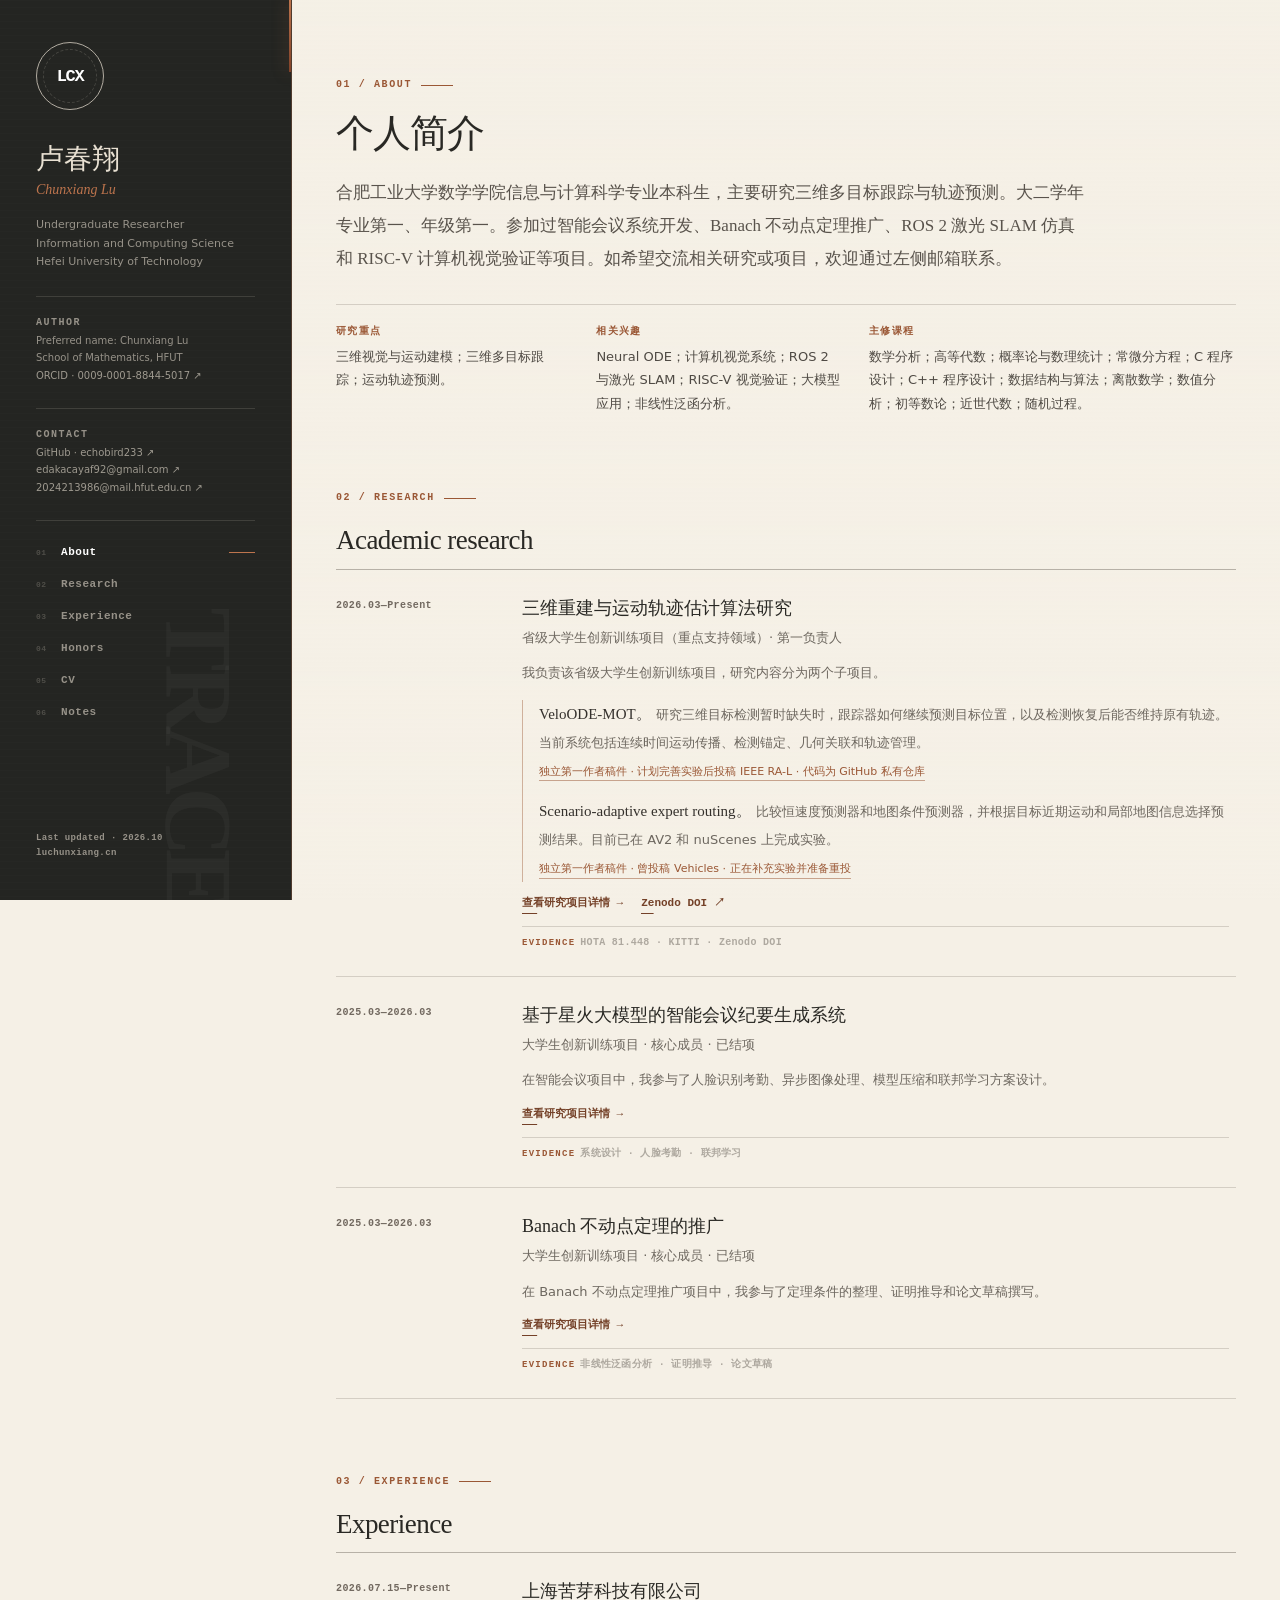
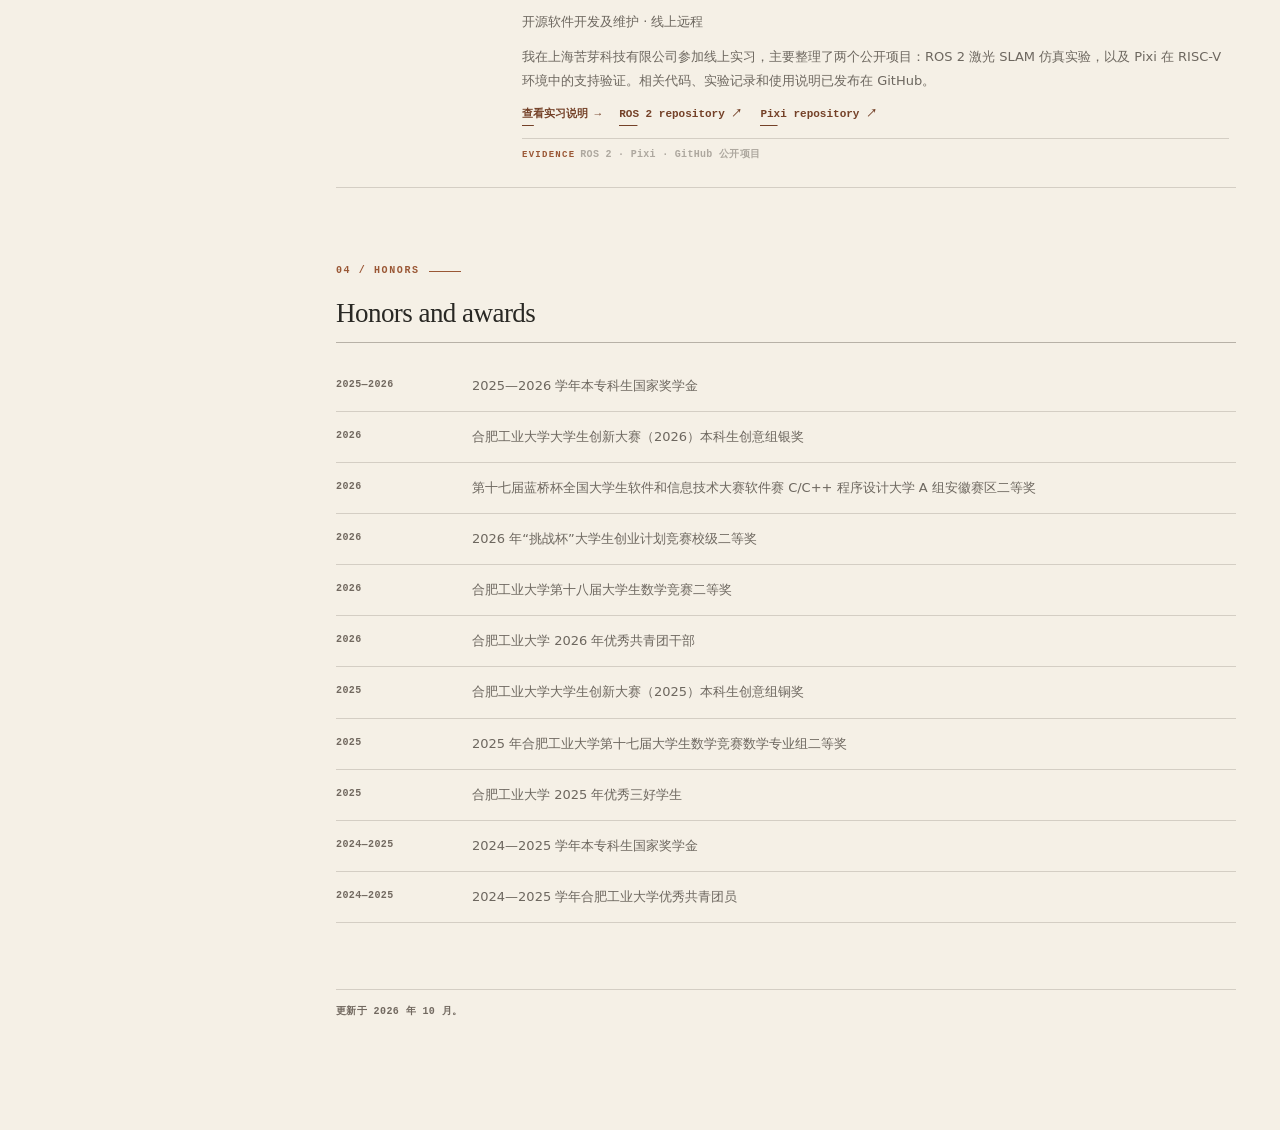
==== commit 26f9fc8a: "Rewrite website copy for directness" ====
--- a/index.html
+++ b/index.html
@@ -87,7 +87,7 @@
         <section id="about" class="document-section">
           <p class="section-kicker">01 / About</p>
           <h1>个人简介</h1>
-          <p class="lead">合肥工业大学数学学院信息与计算科学专业本科生，主要研究方向为三维多目标跟踪与轨迹预测。大二学年总成绩 95.07 分，专业第一、年级第一。在理论与工程实践方面均有涉猎，曾参与智能会议系统开发、Banach不动点定理推广研究、ROS 2激光SLAM仿真及RISC-V计算机视觉验证等项目。期待与各位同仁及导师进行深入的学术交流与合作，欢迎随时联系。</p>
+          <p class="lead">合肥工业大学数学学院信息与计算科学专业本科生，主要研究三维多目标跟踪与轨迹预测。大二学年专业第一、年级第一。参加过智能会议系统开发、Banach 不动点定理推广、ROS 2 激光 SLAM 仿真和 RISC-V 计算机视觉验证等项目。如希望交流相关研究或项目，欢迎通过左侧邮箱联系。</p>
           <div class="research-lines">
             <p><strong>研究重点</strong>三维视觉与运动建模；三维多目标跟踪；运动轨迹预测。</p>
             <p><strong>相关兴趣</strong>Neural ODE；计算机视觉系统；ROS 2 与激光 SLAM；RISC-V 视觉验证；大模型应用；非线性泛函分析。</p>
@@ -103,7 +103,7 @@
             <div class="entry-content">
               <h3>三维重建与运动轨迹估计算法研究</h3>
               <p class="entry-role">省级大学生创新训练项目（重点支持领域）· 第一负责人</p>
-              <p>这是我目前负责的省级大学生创新训练项目，包含两个子项目。</p>
+              <p>我负责该省级大学生创新训练项目，研究内容分为两个子项目。</p>
               <div class="nested-entries">
                 <div class="nested-entry">
                   <strong>VeloODE-MOT。</strong>
@@ -177,7 +177,7 @@
           </ul>
         </section>
 
-        <p class="endnote">更新于 2026 年 10 月。这里只展示适合公开的信息。</p>
+        <p class="endnote">更新于 2026 年 10 月。</p>
       </main>
     </div>
     <script src="/script.js"></script>
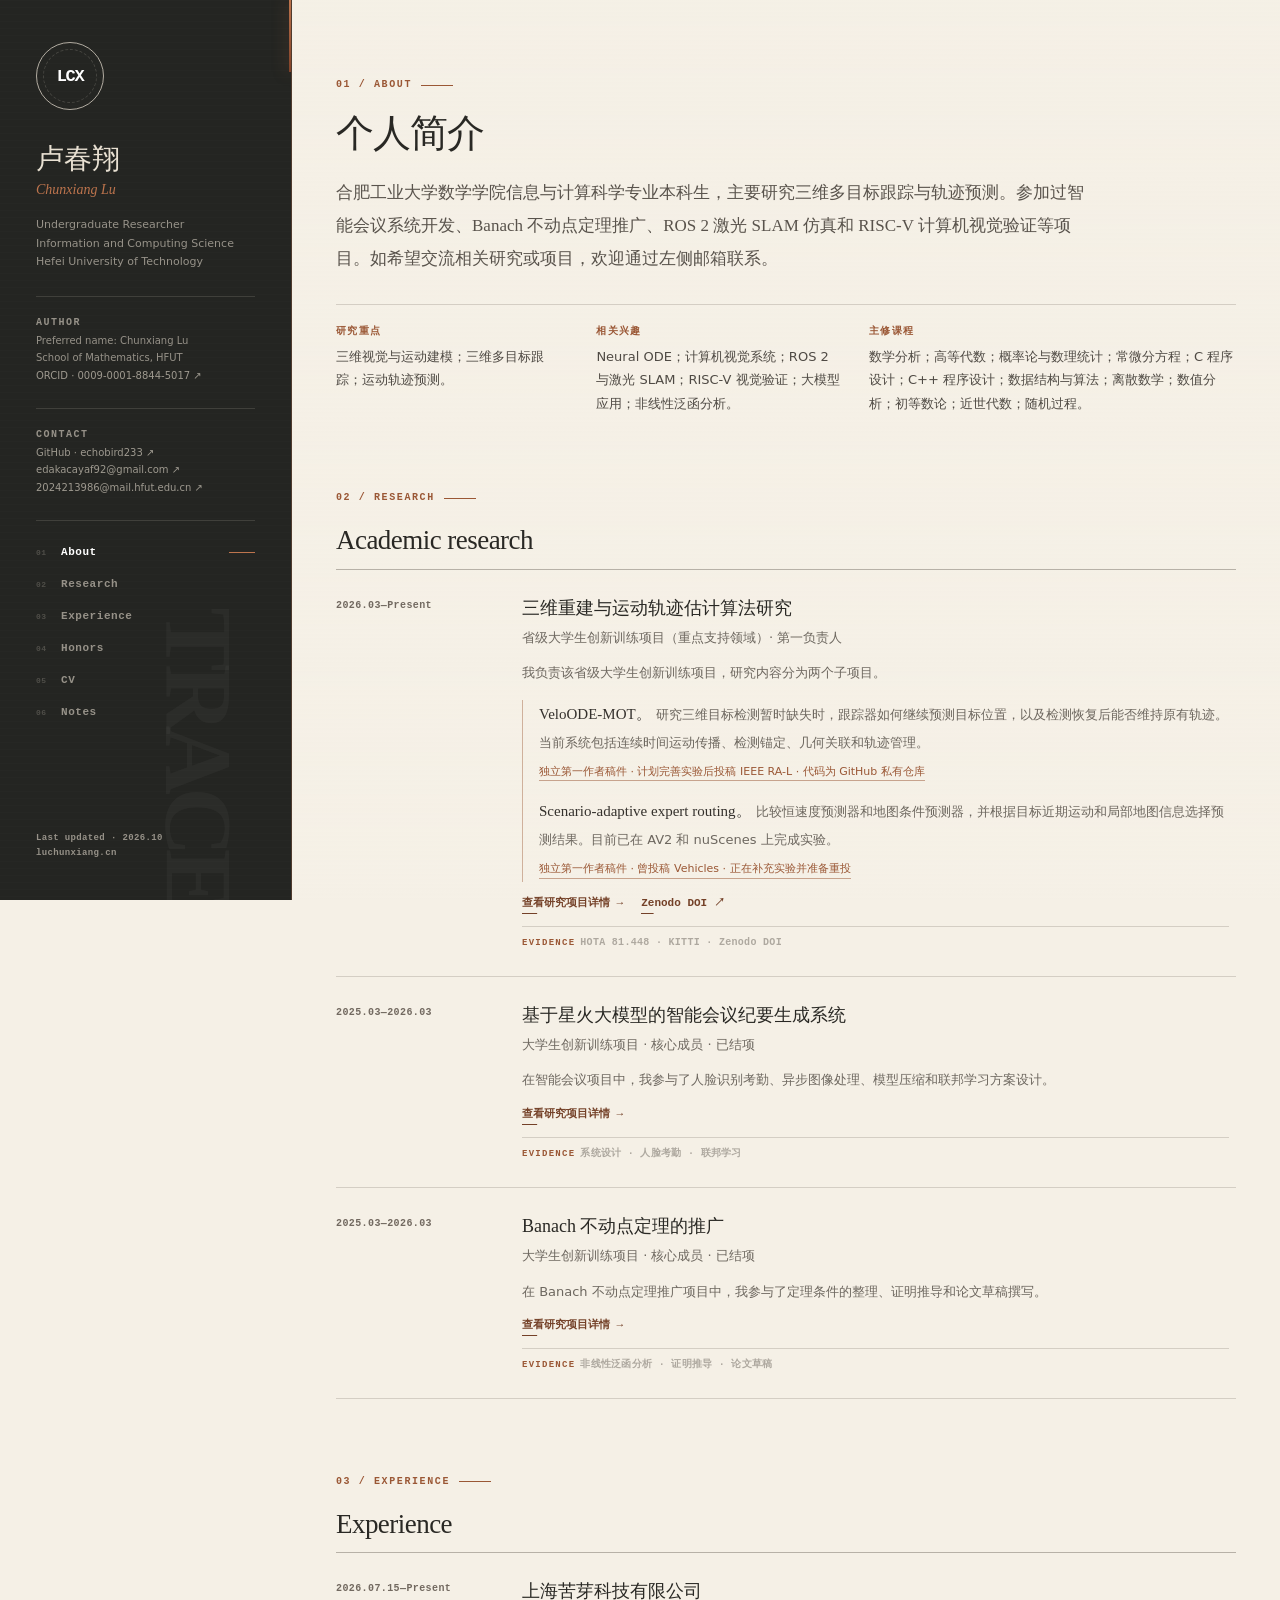
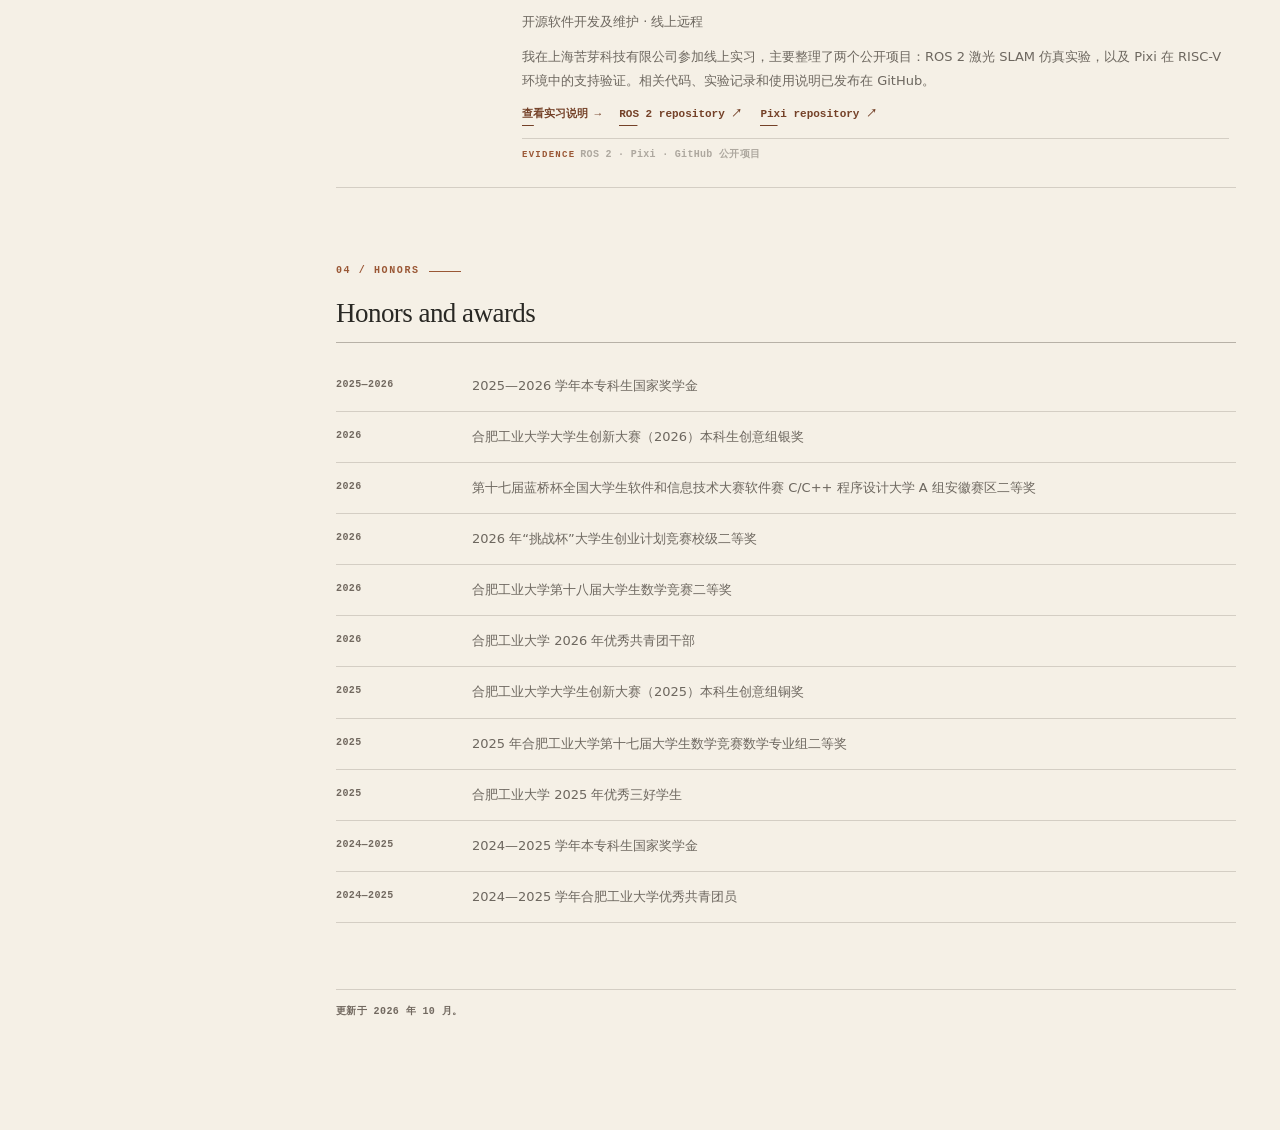
==== commit 88fa8fbe: "Remove academic ranking from profile" ====
--- a/index.html
+++ b/index.html
@@ -87,7 +87,7 @@
         <section id="about" class="document-section">
           <p class="section-kicker">01 / About</p>
           <h1>个人简介</h1>
-          <p class="lead">合肥工业大学数学学院信息与计算科学专业本科生，主要研究三维多目标跟踪与轨迹预测。大二学年专业第一、年级第一。参加过智能会议系统开发、Banach 不动点定理推广、ROS 2 激光 SLAM 仿真和 RISC-V 计算机视觉验证等项目。如希望交流相关研究或项目，欢迎通过左侧邮箱联系。</p>
+          <p class="lead">合肥工业大学数学学院信息与计算科学专业本科生，主要研究三维多目标跟踪与轨迹预测。参加过智能会议系统开发、Banach 不动点定理推广、ROS 2 激光 SLAM 仿真和 RISC-V 计算机视觉验证等项目。如希望交流相关研究或项目，欢迎通过左侧邮箱联系。</p>
           <div class="research-lines">
             <p><strong>研究重点</strong>三维视觉与运动建模；三维多目标跟踪；运动轨迹预测。</p>
             <p><strong>相关兴趣</strong>Neural ODE；计算机视觉系统；ROS 2 与激光 SLAM；RISC-V 视觉验证；大模型应用；非线性泛函分析。</p>
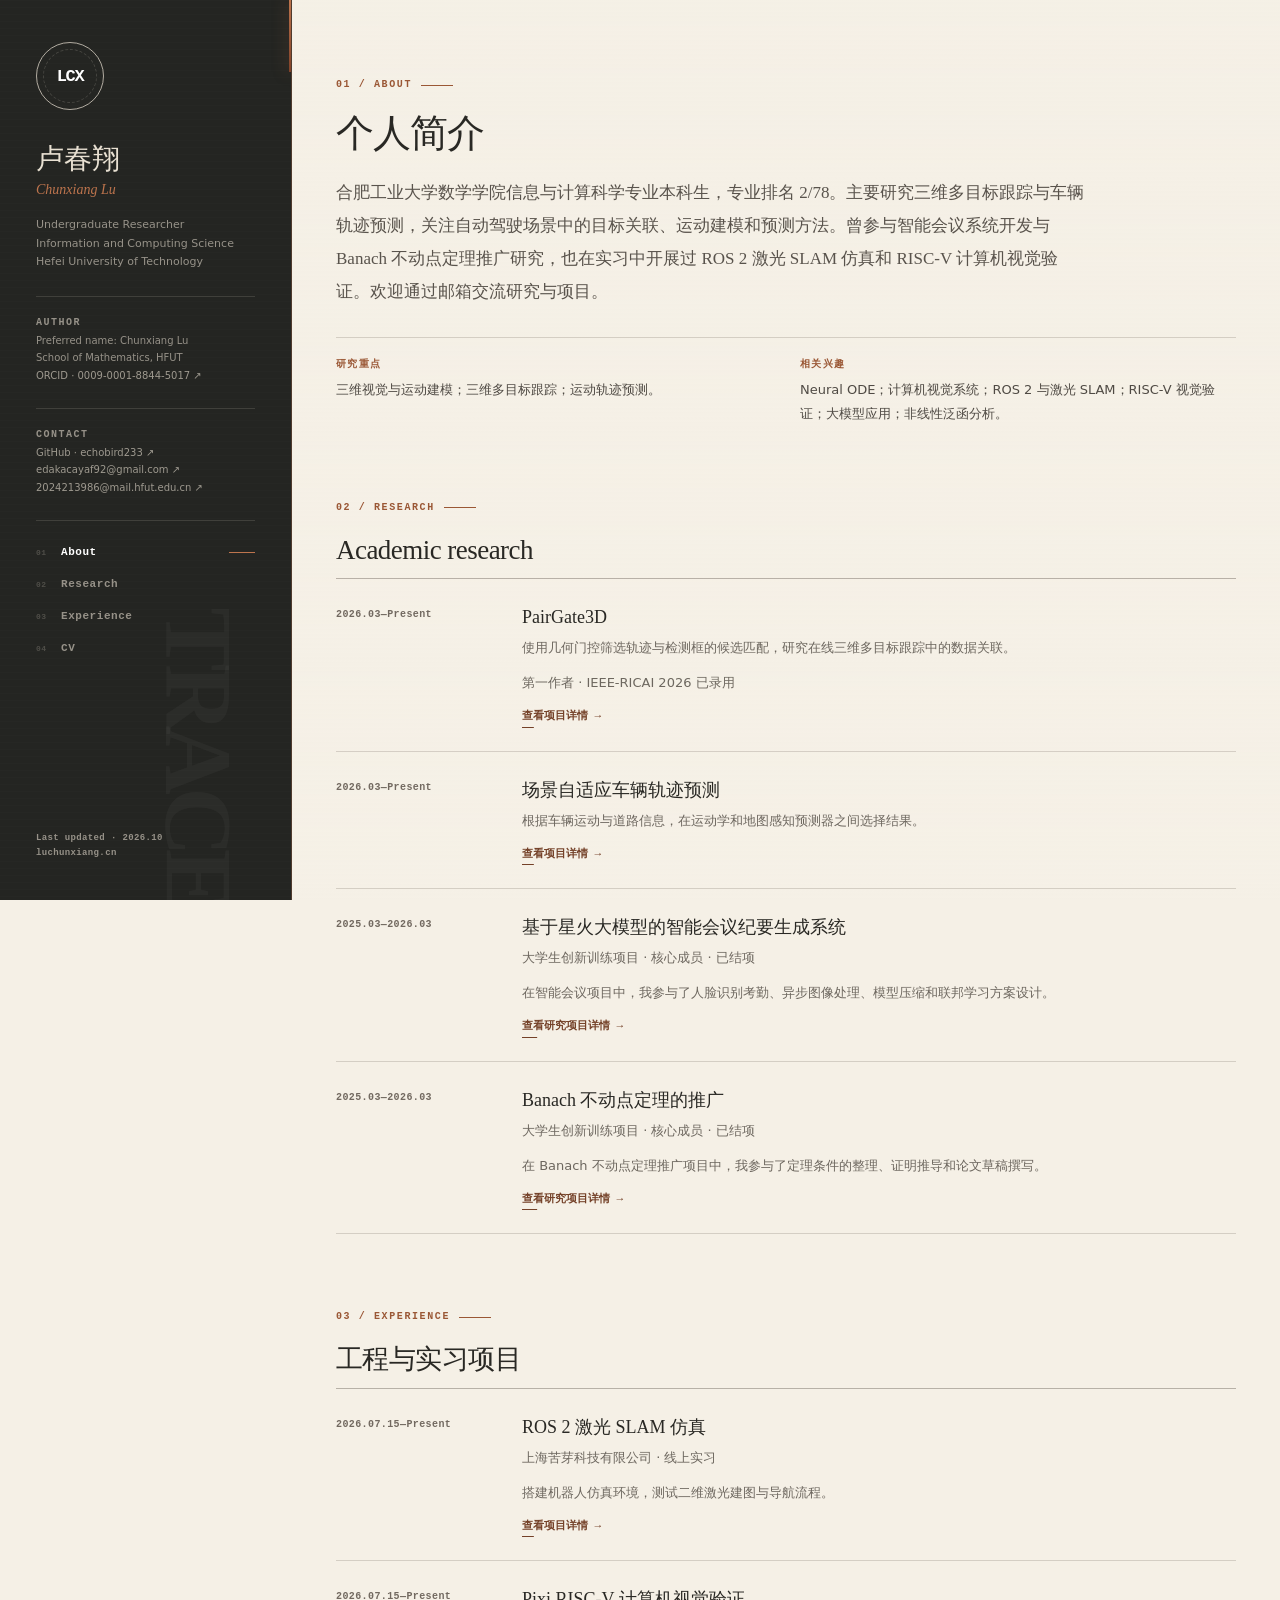
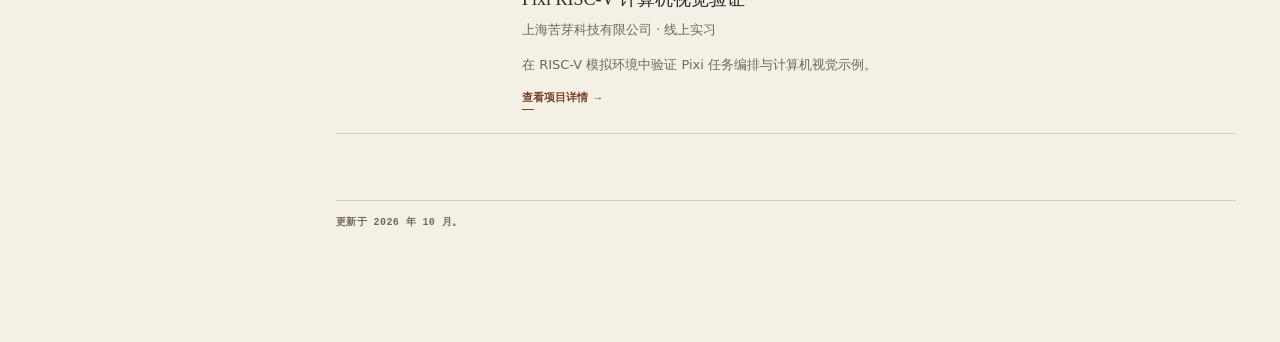
==== commit b76035a8: "Restructure homepage and update research profile" ====
--- a/index.html
+++ b/index.html
@@ -76,9 +76,7 @@
           <a href="/#about" aria-current="page">About</a>
           <a href="/#research">Research</a>
           <a href="/#experience">Experience</a>
-          <a href="/#honors">Honors</a>
           <a href="/resume.html">CV</a>
-          <a href="/articles/">Notes</a>
         </nav>
         <p class="profile-foot">Last updated · 2026.10<br>luchunxiang.cn</p>
       </aside>
@@ -87,11 +85,10 @@
         <section id="about" class="document-section">
           <p class="section-kicker">01 / About</p>
           <h1>个人简介</h1>
-          <p class="lead">合肥工业大学数学学院信息与计算科学专业本科生，主要研究三维多目标跟踪与轨迹预测。参加过智能会议系统开发、Banach 不动点定理推广、ROS 2 激光 SLAM 仿真和 RISC-V 计算机视觉验证等项目。如希望交流相关研究或项目，欢迎通过左侧邮箱联系。</p>
+          <p class="lead">合肥工业大学数学学院信息与计算科学专业本科生，专业排名 2/78。主要研究三维多目标跟踪与车辆轨迹预测，关注自动驾驶场景中的目标关联、运动建模和预测方法。曾参与智能会议系统开发与 Banach 不动点定理推广研究，也在实习中开展过 ROS 2 激光 SLAM 仿真和 RISC-V 计算机视觉验证。欢迎通过邮箱交流研究与项目。</p>
           <div class="research-lines">
             <p><strong>研究重点</strong>三维视觉与运动建模；三维多目标跟踪；运动轨迹预测。</p>
             <p><strong>相关兴趣</strong>Neural ODE；计算机视觉系统；ROS 2 与激光 SLAM；RISC-V 视觉验证；大模型应用；非线性泛函分析。</p>
-            <p><strong>主修课程</strong>数学分析；高等代数；概率论与数理统计；常微分方程；C 程序设计；C++ 程序设计；数据结构与算法；离散数学；数值分析；初等数论；近世代数；随机过程。</p>
           </div>
         </section>
 
@@ -101,23 +98,19 @@
           <article class="dated-entry">
             <time class="entry-date" datetime="2026-03">2026.03—Present</time>
             <div class="entry-content">
-              <h3>三维重建与运动轨迹估计算法研究</h3>
-              <p class="entry-role">省级大学生创新训练项目（重点支持领域）· 第一负责人</p>
-              <p>我负责该省级大学生创新训练项目，研究内容分为两个子项目。</p>
-              <div class="nested-entries">
-                <div class="nested-entry">
-                  <strong>VeloODE-MOT。</strong>
-                  <p>研究三维目标检测暂时缺失时，跟踪器如何继续预测目标位置，以及检测恢复后能否维持原有轨迹。当前系统包括连续时间运动传播、检测锚定、几何关联和轨迹管理。</p><br>
-                  <span class="status-note">独立第一作者稿件 · 计划完善实验后投稿 IEEE RA-L · 代码为 GitHub 私有仓库</span>
-                </div>
-                <div class="nested-entry">
-                  <strong>Scenario-adaptive expert routing。</strong>
-                  <p>比较恒速度预测器和地图条件预测器，并根据目标近期运动和局部地图信息选择预测结果。目前已在 AV2 和 nuScenes 上完成实验。</p><br>
-                  <span class="status-note">独立第一作者稿件 · 曾投稿 Vehicles · 正在补充实验并准备重投</span>
-                </div>
-              </div>
-              <div class="inline-links"><a href="/projects/academic-research.html">查看研究项目详情 →</a><a href="https://doi.org/10.5281/zenodo.22264823" target="_blank" rel="noopener noreferrer">Zenodo DOI ↗</a></div>
-              <div class="entry-evidence"><span class="entry-evidence-label">EVIDENCE</span><span class="entry-evidence-value">HOTA 81.448 · KITTI · Zenodo DOI</span></div>
+              <h3>PairGate3D</h3>
+              <p>使用几何门控筛选轨迹与检测框的候选匹配，研究在线三维多目标跟踪中的数据关联。</p>
+              <p class="entry-role">第一作者 · IEEE-RICAI 2026 已录用</p>
+              <div class="inline-links"><a href="/projects/academic-research.html#veloodemot">查看项目详情 →</a></div>
+            </div>
+          </article>
+
+          <article class="dated-entry">
+            <time class="entry-date" datetime="2026-03">2026.03—Present</time>
+            <div class="entry-content">
+              <h3>场景自适应车辆轨迹预测</h3>
+              <p>根据车辆运动与道路信息，在运动学和地图感知预测器之间选择结果。</p>
+              <div class="inline-links"><a href="/projects/academic-research.html#expert-routing">查看项目详情 →</a></div>
             </div>
           </article>
 
@@ -128,7 +121,6 @@
               <p class="entry-role">大学生创新训练项目 · 核心成员 · 已结项</p>
               <p>在智能会议项目中，我参与了人脸识别考勤、异步图像处理、模型压缩和联邦学习方案设计。</p>
               <div class="inline-links"><a href="/projects/academic-research.html#meeting-system">查看研究项目详情 →</a></div>
-              <div class="entry-evidence"><span class="entry-evidence-label">EVIDENCE</span><span class="entry-evidence-value">系统设计 · 人脸考勤 · 联邦学习</span></div>
             </div>
           </article>
 
@@ -139,42 +131,31 @@
               <p class="entry-role">大学生创新训练项目 · 核心成员 · 已结项</p>
               <p>在 Banach 不动点定理推广项目中，我参与了定理条件的整理、证明推导和论文草稿撰写。</p>
               <div class="inline-links"><a href="/projects/academic-research.html#banach-fixed-point">查看研究项目详情 →</a></div>
-              <div class="entry-evidence"><span class="entry-evidence-label">EVIDENCE</span><span class="entry-evidence-value">非线性泛函分析 · 证明推导 · 论文草稿</span></div>
             </div>
           </article>
         </section>
 
         <section id="experience" class="document-section">
           <p class="section-kicker">03 / Experience</p>
-          <h2>Experience</h2>
+          <h2>工程与实习项目</h2>
           <article class="dated-entry">
             <time class="entry-date" datetime="2026-07-15">2026.07.15—Present</time>
             <div class="entry-content">
-              <h3>上海苦芽科技有限公司</h3>
-              <p class="entry-role">开源软件开发及维护 · 线上远程</p>
-              <p>我在上海苦芽科技有限公司参加线上实习，主要整理了两个公开项目：ROS 2 激光 SLAM 仿真实验，以及 Pixi 在 RISC-V 环境中的支持验证。相关代码、实验记录和使用说明已发布在 GitHub。</p>
-              <div class="inline-links"><a href="/projects/internship.html">查看实习说明 →</a><a href="https://github.com/echobird233/ros2-lidar-slam-study" target="_blank" rel="noopener noreferrer">ROS 2 repository ↗</a><a href="https://github.com/echobird233/pixi-riscv-vision-validation" target="_blank" rel="noopener noreferrer">Pixi repository ↗</a></div>
-              <div class="entry-evidence"><span class="entry-evidence-label">EVIDENCE</span><span class="entry-evidence-value">ROS 2 · Pixi · GitHub 公开项目</span></div>
+              <h3>ROS 2 激光 SLAM 仿真</h3>
+              <p class="entry-role">上海苦芽科技有限公司 · 线上实习</p>
+              <p>搭建机器人仿真环境，测试二维激光建图与导航流程。</p>
+              <div class="inline-links"><a href="/projects/internship.html#ros2">查看项目详情 →</a></div>
             </div>
           </article>
-        </section>
-
-        <section id="honors" class="document-section">
-          <p class="section-kicker">04 / Honors</p>
-          <h2>Honors and awards</h2>
-          <ul class="honors-list">
-            <li><time class="honor-year">2025—2026</time><span class="honor-name">2025—2026 学年本专科生国家奖学金</span></li>
-            <li><time class="honor-year" datetime="2026">2026</time><span class="honor-name">合肥工业大学大学生创新大赛（2026）本科生创意组银奖</span></li>
-            <li><time class="honor-year" datetime="2026">2026</time><span class="honor-name">第十七届蓝桥杯全国大学生软件和信息技术大赛软件赛 C/C++ 程序设计大学 A 组安徽赛区二等奖</span></li>
-            <li><time class="honor-year" datetime="2026">2026</time><span class="honor-name">2026 年“挑战杯”大学生创业计划竞赛校级二等奖</span></li>
-            <li><time class="honor-year" datetime="2026">2026</time><span class="honor-name">合肥工业大学第十八届大学生数学竞赛二等奖</span></li>
-            <li><time class="honor-year" datetime="2026">2026</time><span class="honor-name">合肥工业大学 2026 年优秀共青团干部</span></li>
-            <li><time class="honor-year" datetime="2025">2025</time><span class="honor-name">合肥工业大学大学生创新大赛（2025）本科生创意组铜奖</span></li>
-            <li><time class="honor-year" datetime="2025">2025</time><span class="honor-name">2025 年合肥工业大学第十七届大学生数学竞赛数学专业组二等奖</span></li>
-            <li><time class="honor-year" datetime="2025">2025</time><span class="honor-name">合肥工业大学 2025 年优秀三好学生</span></li>
-            <li><time class="honor-year">2024—2025</time><span class="honor-name">2024—2025 学年本专科生国家奖学金</span></li>
-            <li><time class="honor-year">2024—2025</time><span class="honor-name">2024—2025 学年合肥工业大学优秀共青团员</span></li>
-          </ul>
+          <article class="dated-entry">
+            <time class="entry-date" datetime="2026-07-15">2026.07.15—Present</time>
+            <div class="entry-content">
+              <h3>Pixi RISC-V 计算机视觉验证</h3>
+              <p class="entry-role">上海苦芽科技有限公司 · 线上实习</p>
+              <p>在 RISC-V 模拟环境中验证 Pixi 任务编排与计算机视觉示例。</p>
+              <div class="inline-links"><a href="/projects/internship.html#pixi">查看项目详情 →</a></div>
+            </div>
+          </article>
         </section>
 
         <p class="endnote">更新于 2026 年 10 月。</p>
--- a/styles.css
+++ b/styles.css
@@ -396,7 +396,7 @@
 
 .research-lines {
   display: grid;
-  grid-template-columns: minmax(0, .95fr) minmax(0, 1fr) minmax(0, 1.5fr);
+  grid-template-columns: repeat(2, minmax(0, 1fr));
   gap: 28px;
   margin-top: 29px;
   padding: 22px 0 0;
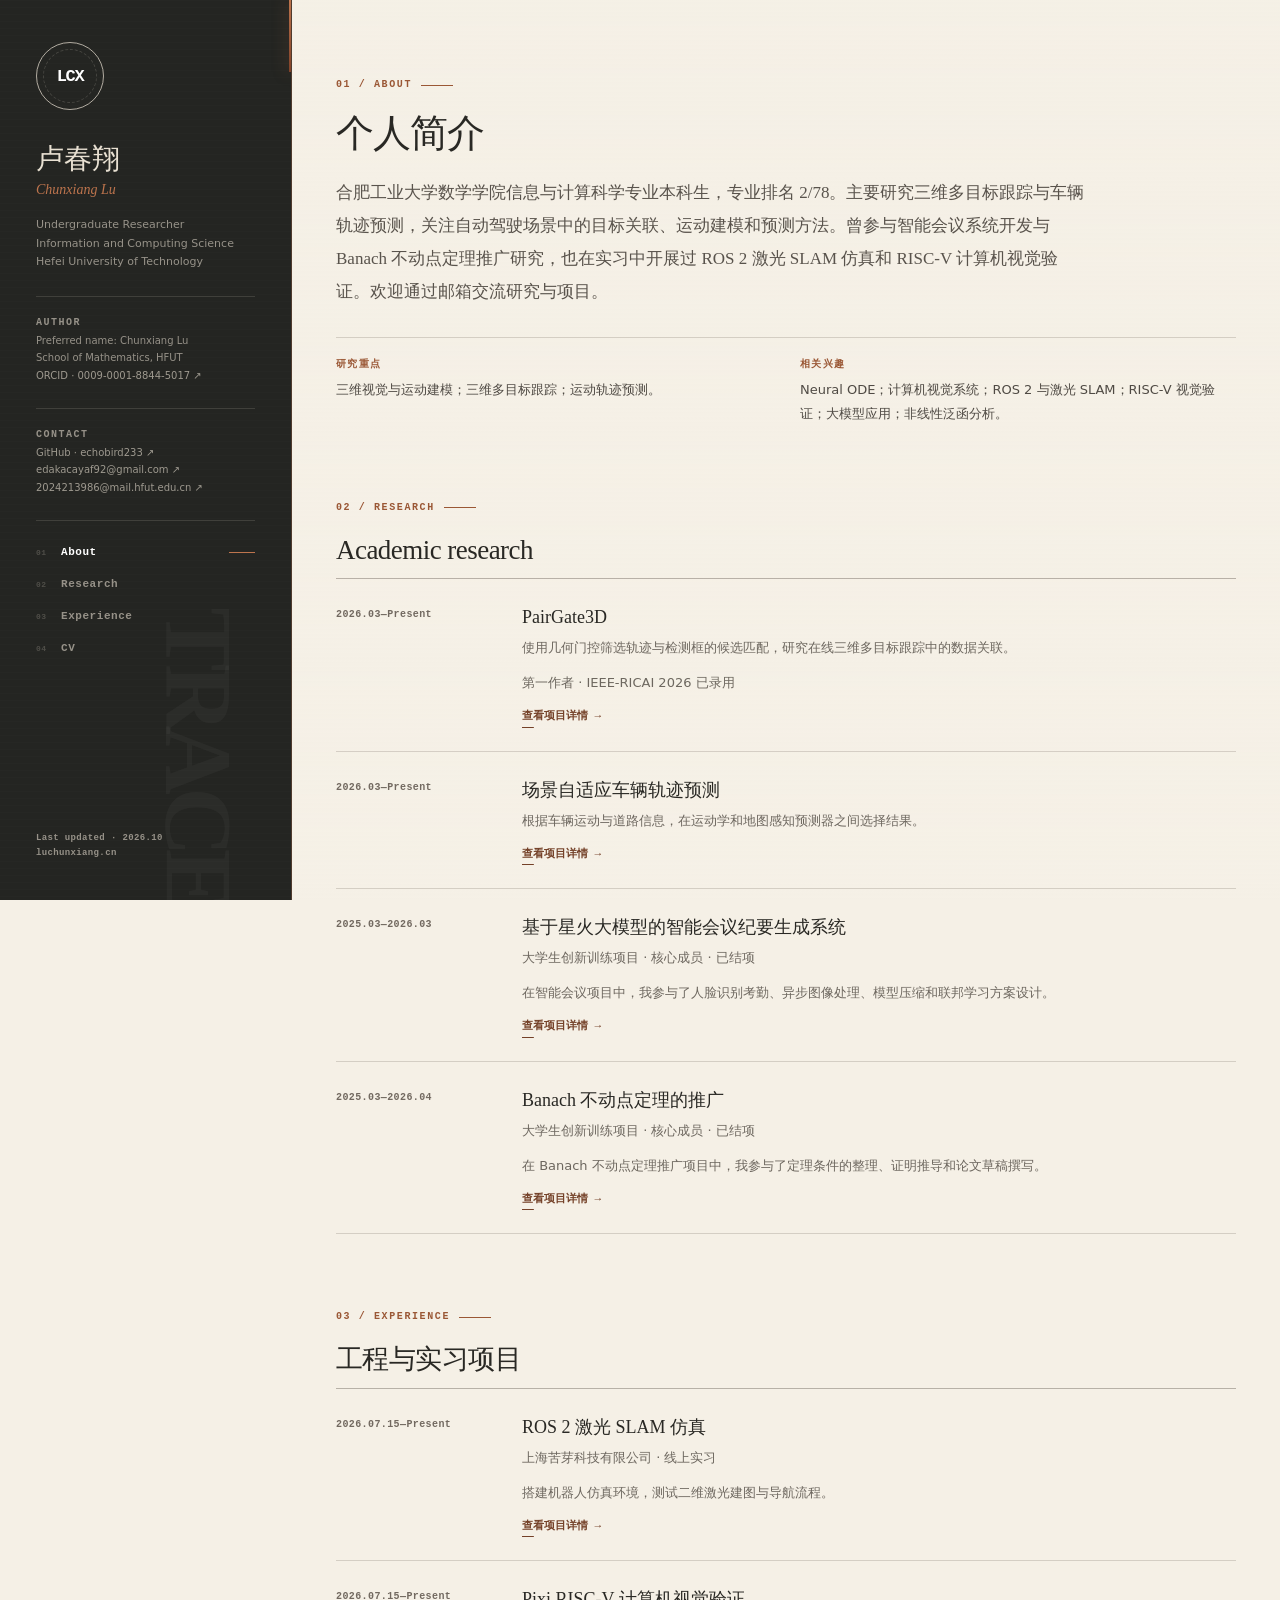
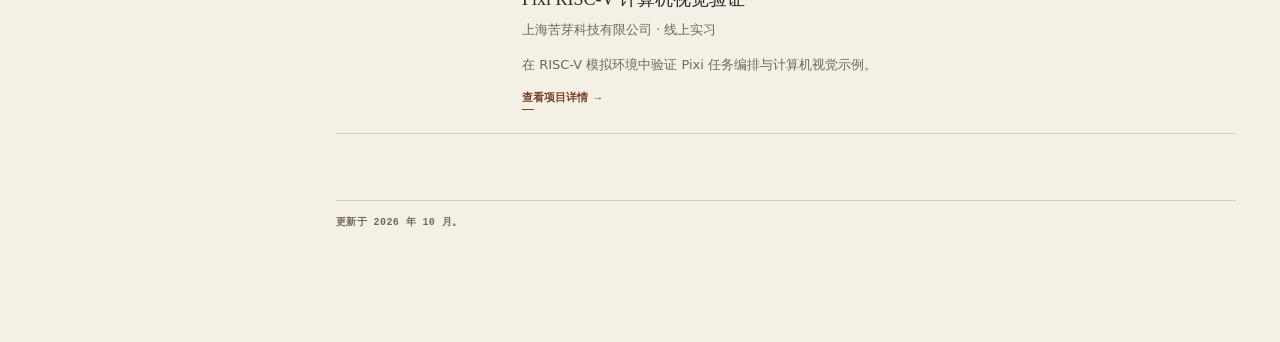
==== commit ea8c519b: "Add individual project detail pages" ====
--- a/index.html
+++ b/index.html
@@ -101,7 +101,7 @@
               <h3>PairGate3D</h3>
               <p>使用几何门控筛选轨迹与检测框的候选匹配，研究在线三维多目标跟踪中的数据关联。</p>
               <p class="entry-role">第一作者 · IEEE-RICAI 2026 已录用</p>
-              <div class="inline-links"><a href="/projects/academic-research.html#veloodemot">查看项目详情 →</a></div>
+              <div class="inline-links"><a href="/projects/pairgate3d.html">查看项目详情 →</a></div>
             </div>
           </article>
 
@@ -110,7 +110,7 @@
             <div class="entry-content">
               <h3>场景自适应车辆轨迹预测</h3>
               <p>根据车辆运动与道路信息，在运动学和地图感知预测器之间选择结果。</p>
-              <div class="inline-links"><a href="/projects/academic-research.html#expert-routing">查看项目详情 →</a></div>
+              <div class="inline-links"><a href="/projects/trajectory-routing.html">查看项目详情 →</a></div>
             </div>
           </article>
 
@@ -120,17 +120,17 @@
               <h3>基于星火大模型的智能会议纪要生成系统</h3>
               <p class="entry-role">大学生创新训练项目 · 核心成员 · 已结项</p>
               <p>在智能会议项目中，我参与了人脸识别考勤、异步图像处理、模型压缩和联邦学习方案设计。</p>
-              <div class="inline-links"><a href="/projects/academic-research.html#meeting-system">查看研究项目详情 →</a></div>
+              <div class="inline-links"><a href="/projects/meeting-system.html">查看项目详情 →</a></div>
             </div>
           </article>
 
           <article class="dated-entry">
-            <time class="entry-date">2025.03—2026.03</time>
+            <time class="entry-date">2025.03—2026.04</time>
             <div class="entry-content">
               <h3>Banach 不动点定理的推广</h3>
               <p class="entry-role">大学生创新训练项目 · 核心成员 · 已结项</p>
               <p>在 Banach 不动点定理推广项目中，我参与了定理条件的整理、证明推导和论文草稿撰写。</p>
-              <div class="inline-links"><a href="/projects/academic-research.html#banach-fixed-point">查看研究项目详情 →</a></div>
+              <div class="inline-links"><a href="/projects/banach-fixed-point.html">查看项目详情 →</a></div>
             </div>
           </article>
         </section>
@@ -144,7 +144,7 @@
               <h3>ROS 2 激光 SLAM 仿真</h3>
               <p class="entry-role">上海苦芽科技有限公司 · 线上实习</p>
               <p>搭建机器人仿真环境，测试二维激光建图与导航流程。</p>
-              <div class="inline-links"><a href="/projects/internship.html#ros2">查看项目详情 →</a></div>
+              <div class="inline-links"><a href="/projects/ros2-slam.html">查看项目详情 →</a></div>
             </div>
           </article>
           <article class="dated-entry">
@@ -153,7 +153,7 @@
               <h3>Pixi RISC-V 计算机视觉验证</h3>
               <p class="entry-role">上海苦芽科技有限公司 · 线上实习</p>
               <p>在 RISC-V 模拟环境中验证 Pixi 任务编排与计算机视觉示例。</p>
-              <div class="inline-links"><a href="/projects/internship.html#pixi">查看项目详情 →</a></div>
+              <div class="inline-links"><a href="/projects/pixi-riscv.html">查看项目详情 →</a></div>
             </div>
           </article>
         </section>
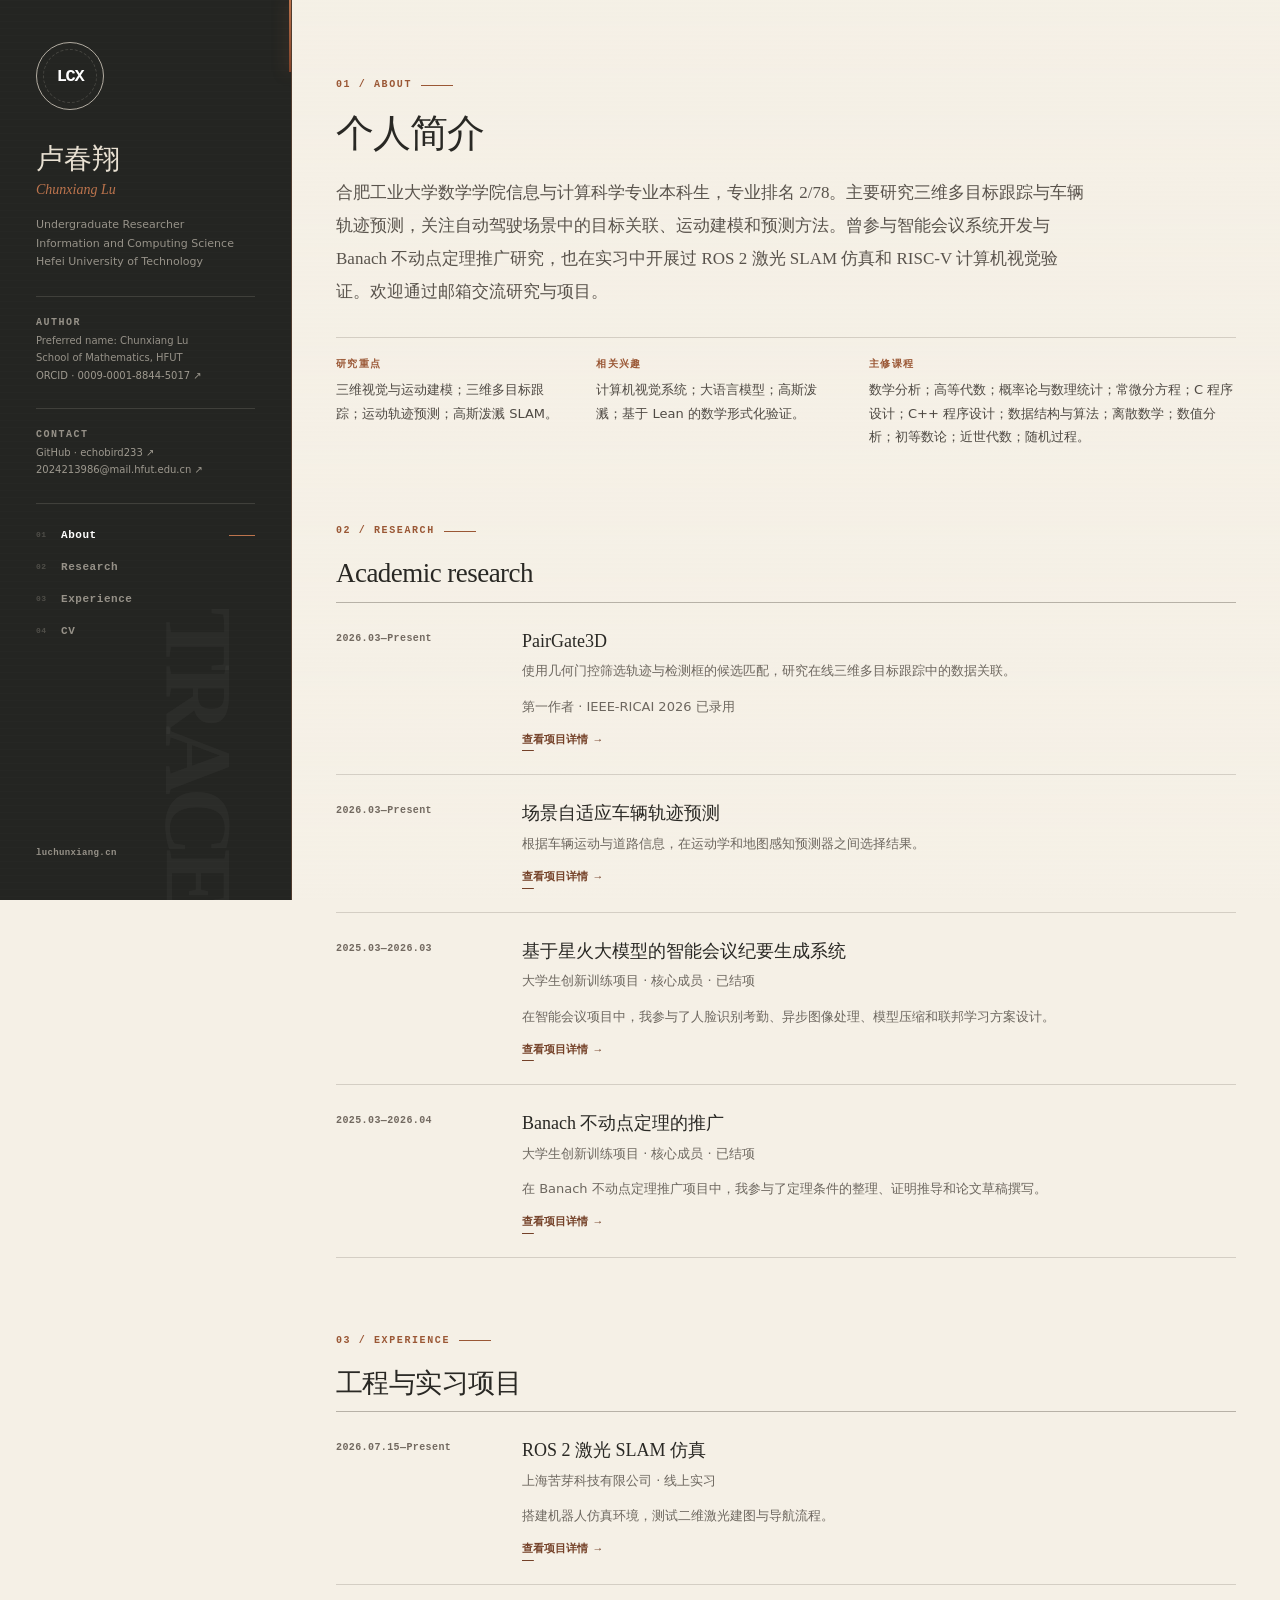
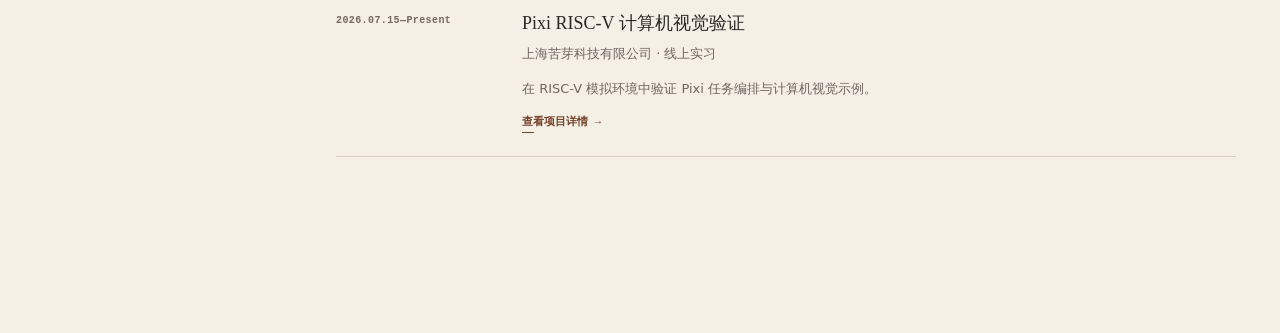
==== commit 7f189c19: "Update contact and research interests" ====
--- a/index.html
+++ b/index.html
@@ -55,7 +55,6 @@
           <div class="profile-block">
             <p class="profile-label">Contact</p>
             <a href="https://github.com/echobird233" target="_blank" rel="noopener noreferrer">GitHub · echobird233 ↗</a>
-            <a href="mailto:edakacayaf92@gmail.com">edakacayaf92@gmail.com ↗</a>
             <a href="mailto:2024213986@mail.hfut.edu.cn">2024213986@mail.hfut.edu.cn ↗</a>
           </div>
         </div>
@@ -67,7 +66,6 @@
             <p>School of Mathematics, HFUT</p>
             <a href="https://orcid.org/0009-0001-8844-5017" target="_blank" rel="noopener noreferrer">ORCID ↗</a>
             <a href="https://github.com/echobird233" target="_blank" rel="noopener noreferrer">GitHub ↗</a>
-            <a href="mailto:edakacayaf92@gmail.com">Primary email ↗</a>
             <a href="mailto:2024213986@mail.hfut.edu.cn">HFUT email ↗</a>
           </div>
         </details>
@@ -78,7 +76,7 @@
           <a href="/#experience">Experience</a>
           <a href="/resume.html">CV</a>
         </nav>
-        <p class="profile-foot">Last updated · 2026.10<br>luchunxiang.cn</p>
+        <p class="profile-foot">luchunxiang.cn</p>
       </aside>
 
       <main id="main-content" class="document">
@@ -87,8 +85,9 @@
           <h1>个人简介</h1>
           <p class="lead">合肥工业大学数学学院信息与计算科学专业本科生，专业排名 2/78。主要研究三维多目标跟踪与车辆轨迹预测，关注自动驾驶场景中的目标关联、运动建模和预测方法。曾参与智能会议系统开发与 Banach 不动点定理推广研究，也在实习中开展过 ROS 2 激光 SLAM 仿真和 RISC-V 计算机视觉验证。欢迎通过邮箱交流研究与项目。</p>
           <div class="research-lines">
-            <p><strong>研究重点</strong>三维视觉与运动建模；三维多目标跟踪；运动轨迹预测。</p>
-            <p><strong>相关兴趣</strong>Neural ODE；计算机视觉系统；ROS 2 与激光 SLAM；RISC-V 视觉验证；大模型应用；非线性泛函分析。</p>
+            <p><strong>研究重点</strong>三维视觉与运动建模；三维多目标跟踪；运动轨迹预测；高斯泼溅 SLAM。</p>
+            <p><strong>相关兴趣</strong>计算机视觉系统；大语言模型；高斯泼溅；基于 Lean 的数学形式化验证。</p>
+            <p><strong>主修课程</strong>数学分析；高等代数；概率论与数理统计；常微分方程；C 程序设计；C++ 程序设计；数据结构与算法；离散数学；数值分析；初等数论；近世代数；随机过程。</p>
           </div>
         </section>
 
@@ -158,7 +157,6 @@
           </article>
         </section>
 
-        <p class="endnote">更新于 2026 年 10 月。</p>
       </main>
     </div>
     <script src="/script.js"></script>
--- a/styles.css
+++ b/styles.css
@@ -396,7 +396,7 @@
 
 .research-lines {
   display: grid;
-  grid-template-columns: repeat(2, minmax(0, 1fr));
+  grid-template-columns: minmax(0, .95fr) minmax(0, 1fr) minmax(0, 1.5fr);
   gap: 28px;
   margin-top: 29px;
   padding: 22px 0 0;
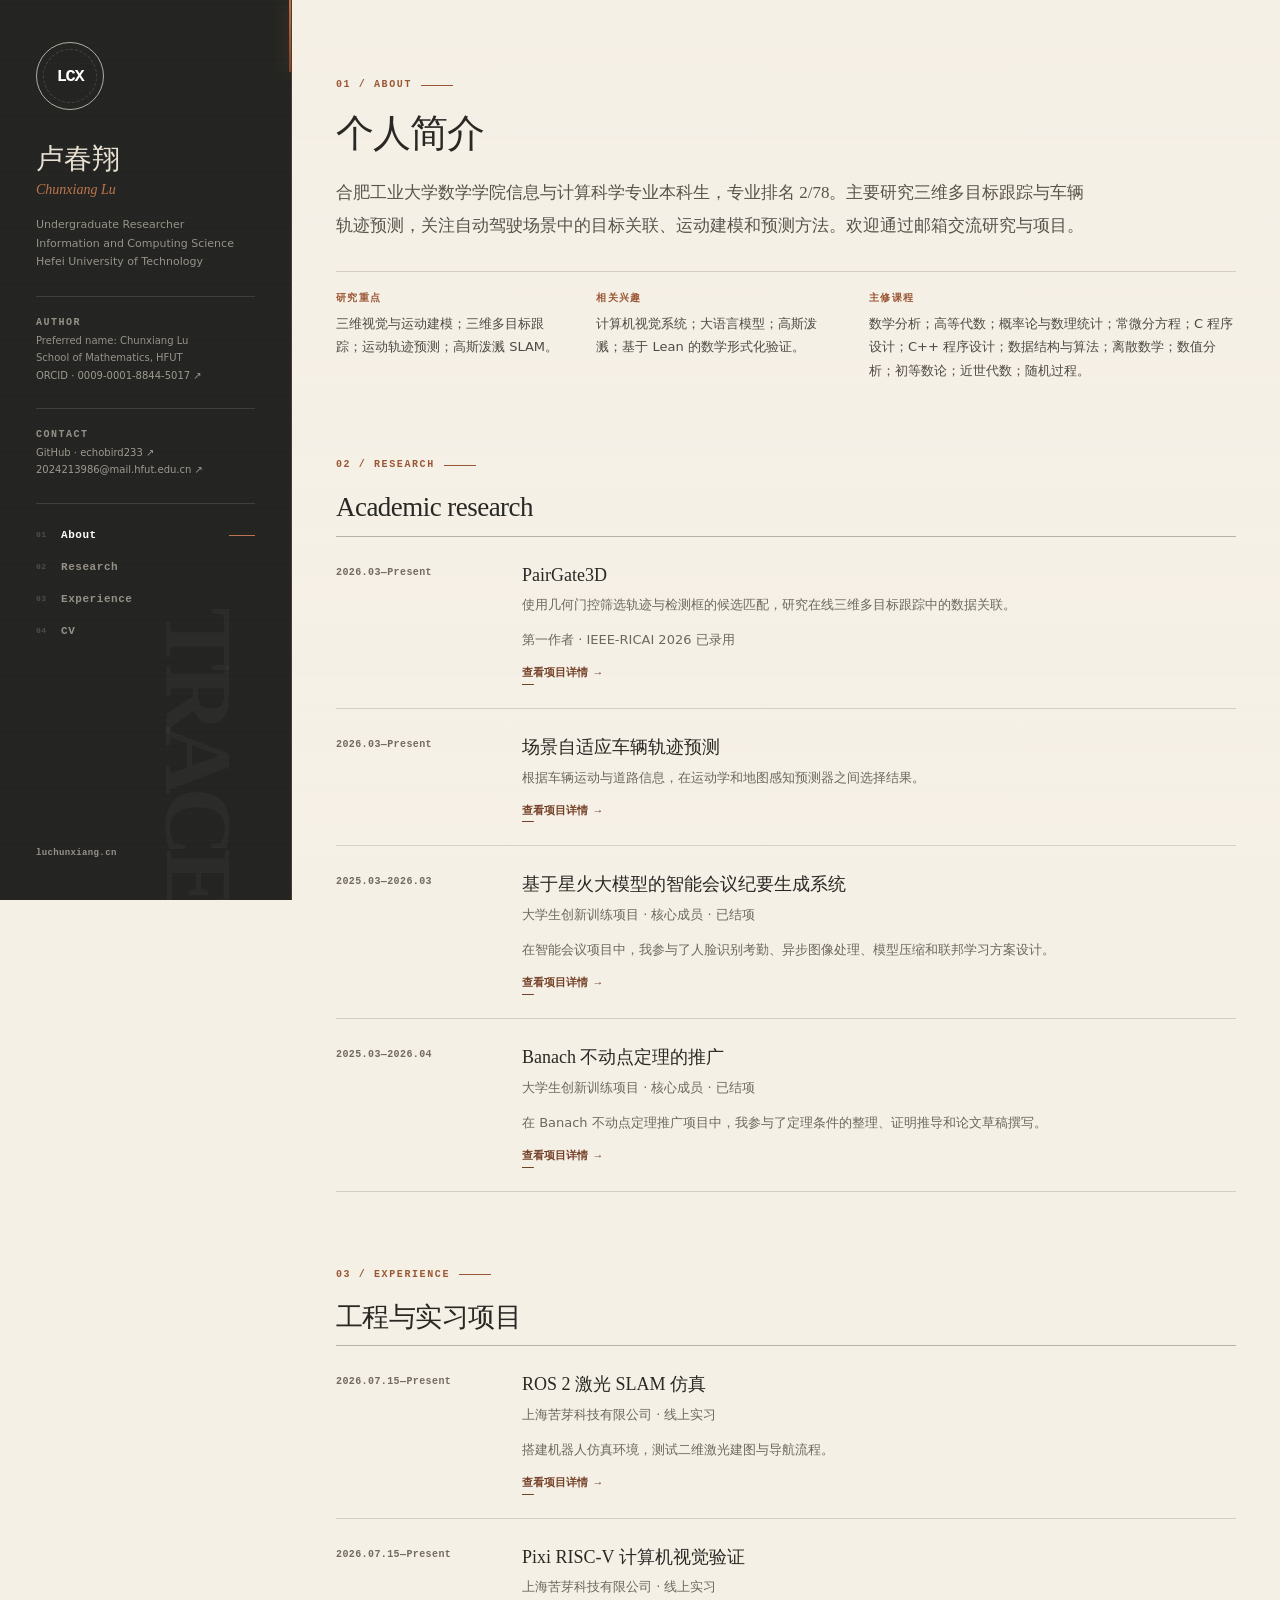
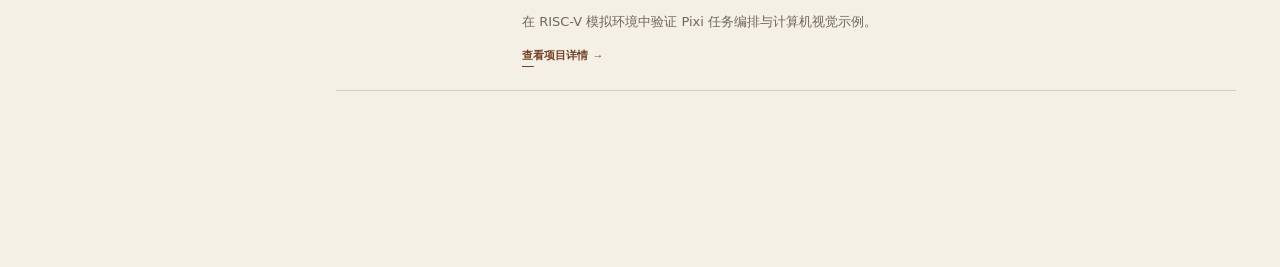
==== commit 709ccf8c: "Show PairGate3D abstract and poster" ====
--- a/index.html
+++ b/index.html
@@ -83,7 +83,7 @@
         <section id="about" class="document-section">
           <p class="section-kicker">01 / About</p>
           <h1>个人简介</h1>
-          <p class="lead">合肥工业大学数学学院信息与计算科学专业本科生，专业排名 2/78。主要研究三维多目标跟踪与车辆轨迹预测，关注自动驾驶场景中的目标关联、运动建模和预测方法。曾参与智能会议系统开发与 Banach 不动点定理推广研究，也在实习中开展过 ROS 2 激光 SLAM 仿真和 RISC-V 计算机视觉验证。欢迎通过邮箱交流研究与项目。</p>
+          <p class="lead">合肥工业大学数学学院信息与计算科学专业本科生，专业排名 2/78。主要研究三维多目标跟踪与车辆轨迹预测，关注自动驾驶场景中的目标关联、运动建模和预测方法。欢迎通过邮箱交流研究与项目。</p>
           <div class="research-lines">
             <p><strong>研究重点</strong>三维视觉与运动建模；三维多目标跟踪；运动轨迹预测；高斯泼溅 SLAM。</p>
             <p><strong>相关兴趣</strong>计算机视觉系统；大语言模型；高斯泼溅；基于 Lean 的数学形式化验证。</p>
--- a/styles.css
+++ b/styles.css
@@ -408,6 +408,14 @@
 
 .research-lines p { margin: 0; }
 
+.project-poster {
+  display: block;
+  width: 100%;
+  height: min(75vh, 800px);
+  min-height: 420px;
+  border: 1px solid var(--line);
+}
+
 .research-lines strong {
   display: block;
   margin: 0 0 8px;
